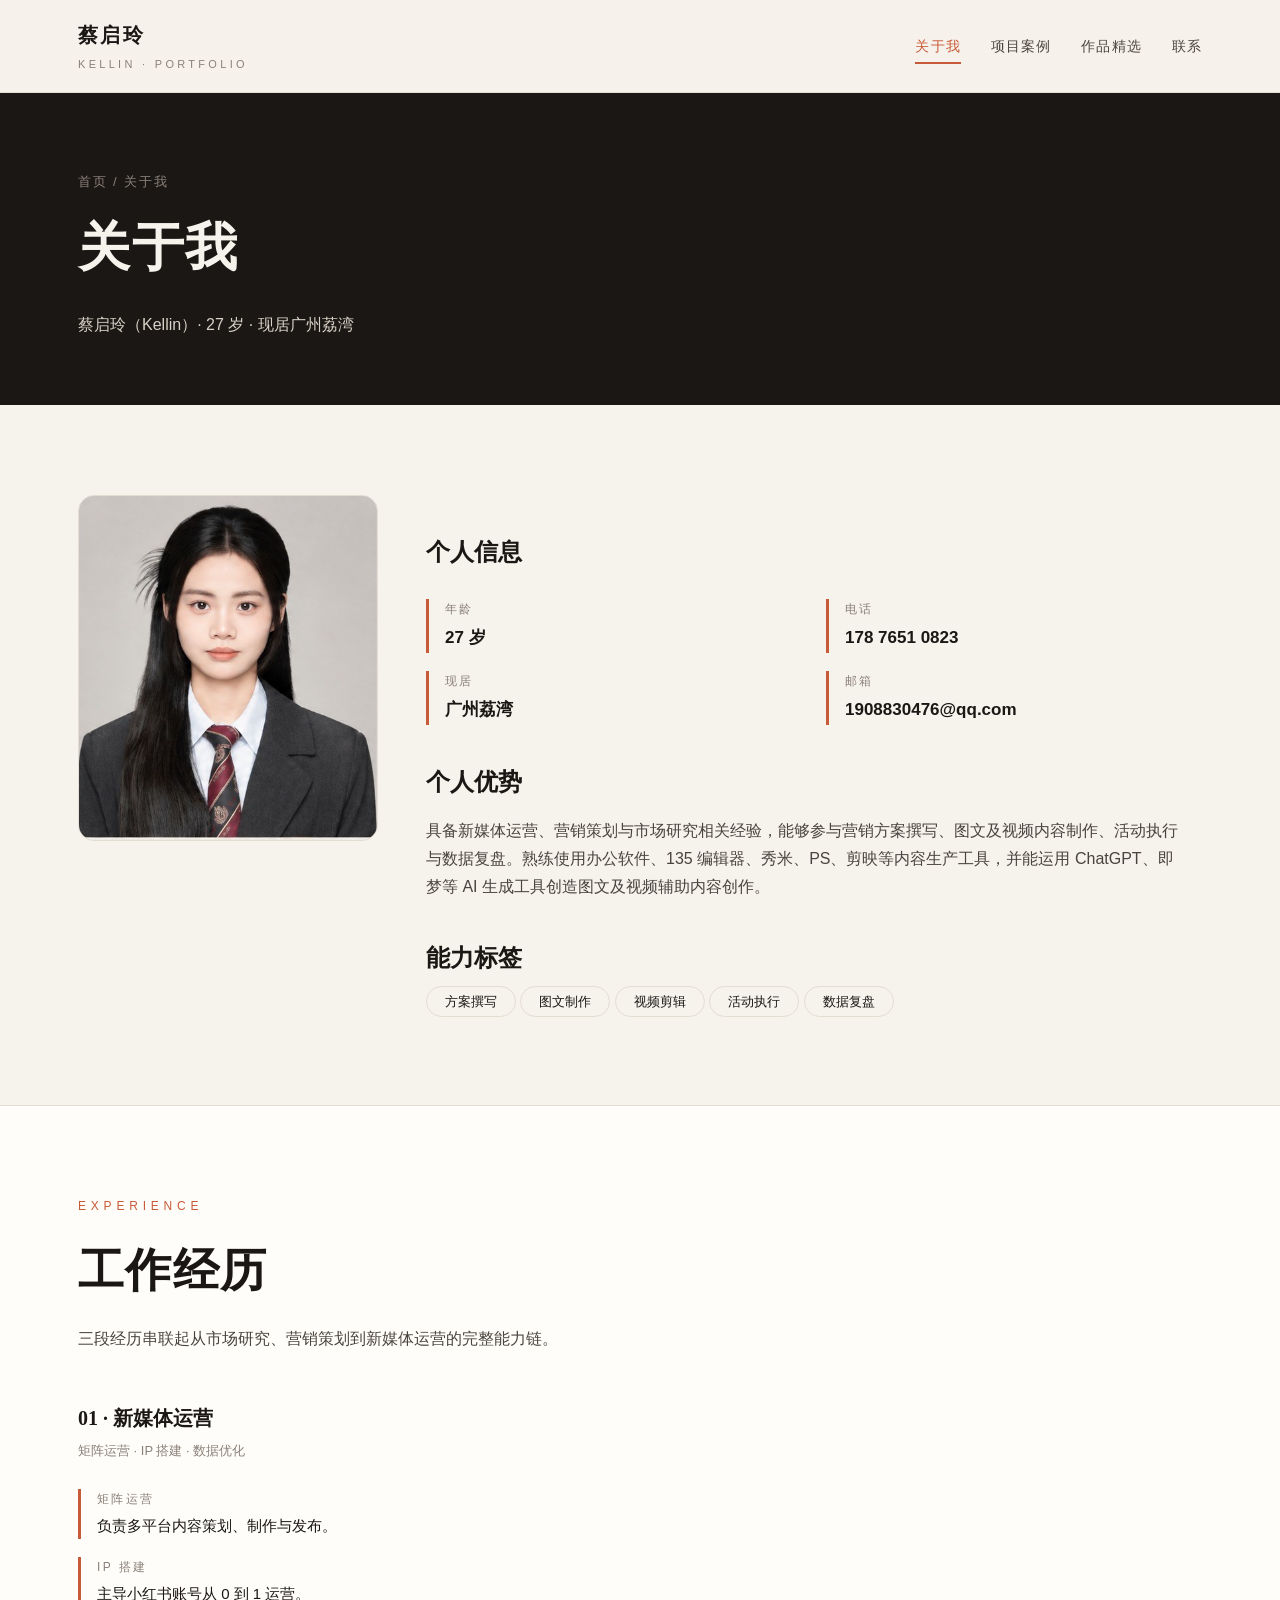
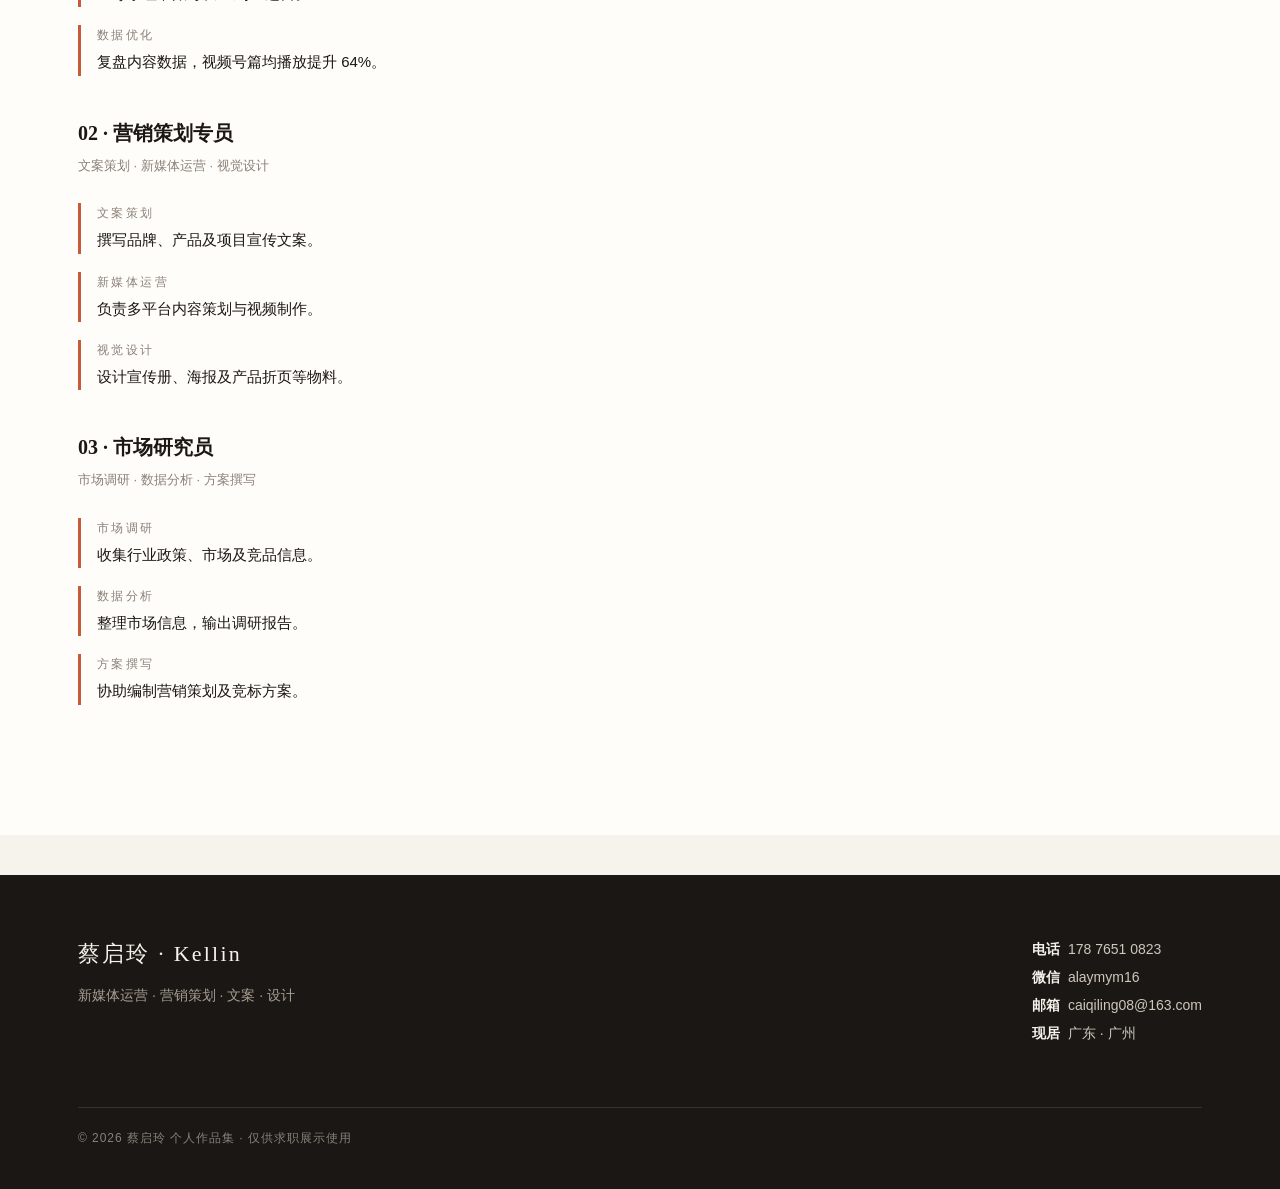
==== about.html @ 05764682 "feat: 工作经历合并进关于我(新增#experience版块)，移除独立导航入口" ====
<!DOCTYPE html>
<html lang="zh-CN">
<head>
<meta charset="UTF-8">
<meta name="viewport" content="width=device-width,initial-scale=1">
<title>关于我 · 蔡启玲</title>
<link rel="stylesheet" href="assets/css/style.css">
</head>
<body>
<div id="nav-root"></div>

<section class="page-hero">
  <div class="wrap">
    <div class="crumb"><a href="index.html">首页</a> / 关于我</div>
    <h1>关于我</h1>
    <p class="sub">蔡启玲（Kellin）· 27 岁 · 现居广州荔湾</p>
  </div>
</section>

<section class="section">
  <div class="wrap">
    <div class="about-grid">
      <div>
        <img src="assets/img/slide2_img1.jpg" alt="蔡启玲" style="border-radius:16px;border:1px solid var(--line)">
      </div>
      <div class="prose">
        <h3>个人信息</h3>
        <ul class="meta-list">
          <li><div class="k">年龄</div><div class="v">27 岁</div></li>
          <li><div class="k">电话</div><div class="v">178 7651 0823</div></li>
          <li><div class="k">现居</div><div class="v">广州荔湾</div></li>
          <li><div class="k">邮箱</div><div class="v">1908830476@qq.com</div></li>
        </ul>
        <h3>个人优势</h3>
        <p>具备新媒体运营、营销策划与市场研究相关经验，能够参与营销方案撰写、图文及视频内容制作、活动执行与数据复盘。熟练使用办公软件、135 编辑器、秀米、PS、剪映等内容生产工具，并能运用 ChatGPT、即梦等 AI 生成工具创造图文及视频辅助内容创作。</p>
        <h3>能力标签</h3>
        <div class="tags" style="margin-top:8px">
          <span style="border:1px solid var(--line);border-radius:999px;padding:7px 18px;font-size:13px">方案撰写</span>
          <span style="border:1px solid var(--line);border-radius:999px;padding:7px 18px;font-size:13px">图文制作</span>
          <span style="border:1px solid var(--line);border-radius:999px;padding:7px 18px;font-size:13px">视频剪辑</span>
          <span style="border:1px solid var(--line);border-radius:999px;padding:7px 18px;font-size:13px">活动执行</span>
          <span style="border:1px solid var(--line);border-radius:999px;padding:7px 18px;font-size:13px">数据复盘</span>
        </div>
      </div>
    </div>
  </div>
</section>

<section class="section" id="experience" style="background:var(--paper);border-top:1px solid var(--line)">
  <div class="wrap">
    <div class="section-head">
      <div class="eyebrow">EXPERIENCE</div>
      <h2>工作经历</h2>
      <p>三段经历串联起从市场研究、营销策划到新媒体运营的完整能力链。</p>
    </div>
    <div class="prose" style="max-width:100%">
      <div class="gallery-block">
        <div class="gb-title">01 · 新媒体运营</div>
        <div class="gb-note">矩阵运营 · IP 搭建 · 数据优化</div>
        <ul class="meta-list" style="grid-template-columns:1fr">
          <li><div class="k">矩阵运营</div><div class="v" style="font-weight:400;font-size:15px">负责多平台内容策划、制作与发布。</div></li>
          <li><div class="k">IP 搭建</div><div class="v" style="font-weight:400;font-size:15px">主导小红书账号从 0 到 1 运营。</div></li>
          <li><div class="k">数据优化</div><div class="v" style="font-weight:400;font-size:15px">复盘内容数据，视频号篇均播放提升 64%。</div></li>
        </ul>
      </div>

      <div class="gallery-block">
        <div class="gb-title">02 · 营销策划专员</div>
        <div class="gb-note">文案策划 · 新媒体运营 · 视觉设计</div>
        <ul class="meta-list" style="grid-template-columns:1fr">
          <li><div class="k">文案策划</div><div class="v" style="font-weight:400;font-size:15px">撰写品牌、产品及项目宣传文案。</div></li>
          <li><div class="k">新媒体运营</div><div class="v" style="font-weight:400;font-size:15px">负责多平台内容策划与视频制作。</div></li>
          <li><div class="k">视觉设计</div><div class="v" style="font-weight:400;font-size:15px">设计宣传册、海报及产品折页等物料。</div></li>
        </ul>
      </div>

      <div class="gallery-block">
        <div class="gb-title">03 · 市场研究员</div>
        <div class="gb-note">市场调研 · 数据分析 · 方案撰写</div>
        <ul class="meta-list" style="grid-template-columns:1fr">
          <li><div class="k">市场调研</div><div class="v" style="font-weight:400;font-size:15px">收集行业政策、市场及竞品信息。</div></li>
          <li><div class="k">数据分析</div><div class="v" style="font-weight:400;font-size:15px">整理市场信息，输出调研报告。</div></li>
          <li><div class="k">方案撰写</div><div class="v" style="font-weight:400;font-size:15px">协助编制营销策划及竞标方案。</div></li>
        </ul>
      </div>
    </div>
  </div>
</section>

<div id="foot-root"></div>
<script src="assets/js/partials.js"></script>
</body>
</html>
---- assets/css/style.css ----
:root{
  --ink:#1a1714;
  --ink-soft:#4a443e;
  --cream:#f6f2ec;
  --paper:#fffdf9;
  --line:#e4ddd2;
  --accent:#c75b39;
  --accent-deep:#a8431f;
  --muted:#8a8079;
  --serif:"Songti SC","Noto Serif SC",Georgia,serif;
  --sans:"PingFang SC","Noto Sans SC","Helvetica Neue",Arial,sans-serif;
  --maxw:1180px;
}
*{box-sizing:border-box;margin:0;padding:0}
html{scroll-behavior:smooth}
body{
  font-family:var(--sans);
  color:var(--ink);
  background:var(--cream);
  line-height:1.75;
  -webkit-font-smoothing:antialiased;
}
img{display:block;max-width:100%;height:auto}
a{color:inherit;text-decoration:none}

/* ===== Top nav ===== */
.nav{
  position:sticky;top:0;z-index:50;
  background:rgba(246,242,236,.86);
  backdrop-filter:saturate(140%) blur(10px);
  border-bottom:1px solid var(--line);
}
.nav-inner{
  max-width:var(--maxw);margin:0 auto;
  display:flex;align-items:center;justify-content:space-between;
  padding:18px 28px;
}
.brand{font-family:var(--serif);font-size:20px;letter-spacing:.12em;font-weight:700}
.brand small{display:block;font-family:var(--sans);font-size:11px;letter-spacing:.3em;color:var(--muted);font-weight:400;margin-top:2px}
.menu{display:flex;gap:30px;align-items:center}
.menu a{font-size:14px;letter-spacing:.08em;color:var(--ink-soft);position:relative;padding:4px 0;transition:color .2s}
.menu a::after{content:"";position:absolute;left:0;bottom:-2px;width:0;height:2px;background:var(--accent);transition:width .25s}
.menu a:hover{color:var(--ink)}
.menu a:hover::after,.menu a.active::after{width:100%}
.menu a.active{color:var(--accent)}
.burger{display:none;flex-direction:column;gap:5px;cursor:pointer;background:none;border:0;padding:8px}
.burger span{width:24px;height:2px;background:var(--ink);transition:.3s}

/* ===== Hero ===== */
.hero{
  position:relative;overflow:hidden;
  background:var(--ink);color:var(--cream);
  padding:120px 28px 110px;
}
.hero::after{
  content:"";position:absolute;right:-120px;top:-80px;width:520px;height:520px;
  background:radial-gradient(circle,var(--accent) 0%,transparent 62%);opacity:.22;
}
.hero-inner{max-width:var(--maxw);margin:0 auto;position:relative;z-index:2}
.hero .kicker{letter-spacing:.42em;font-size:12px;color:var(--accent);margin-bottom:22px}
.hero h1{font-family:var(--serif);font-size:clamp(44px,8vw,86px);line-height:1.02;font-weight:700;letter-spacing:.04em}
.hero h1 .en{display:block;font-family:var(--sans);font-size:clamp(14px,2vw,18px);letter-spacing:.4em;color:var(--muted);margin-top:18px;font-weight:400}
.hero .lead{max-width:560px;margin-top:30px;font-size:17px;color:#d9d2c7;line-height:1.9}
.hero .tags{margin-top:34px;display:flex;flex-wrap:wrap;gap:12px}
.hero .tags span{border:1px solid rgba(255,255,255,.28);border-radius:999px;padding:7px 18px;font-size:13px;letter-spacing:.1em}
.hero .cta{margin-top:42px;display:flex;gap:16px;flex-wrap:wrap}
.btn{display:inline-block;padding:13px 30px;border-radius:999px;font-size:14px;letter-spacing:.08em;transition:.25s;cursor:pointer;border:1px solid transparent}
.btn-solid{background:var(--accent);color:#fff}
.btn-solid:hover{background:var(--accent-deep)}
.btn-ghost{border-color:rgba(255,255,255,.4);color:var(--cream)}
.btn-ghost:hover{border-color:var(--cream);background:rgba(255,255,255,.08)}

/* ===== Section ===== */
.wrap{max-width:var(--maxw);margin:0 auto;padding:0 28px}
.section{padding:90px 0}
.section-head{margin-bottom:48px}
.section-head .eyebrow{letter-spacing:.4em;font-size:12px;color:var(--accent);margin-bottom:14px}
.section-head h2{font-family:var(--serif);font-size:clamp(30px,5vw,46px);font-weight:700;letter-spacing:.03em}
.section-head p{margin-top:14px;color:var(--ink-soft);max-width:640px}
.divider{height:1px;background:var(--line)}

/* home entry cards */
.entry-grid{display:grid;grid-template-columns:repeat(2,1fr);gap:22px}
.entry{
  background:var(--paper);border:1px solid var(--line);border-radius:18px;
  padding:34px 32px;transition:.3s;position:relative;overflow:hidden;
}
.entry:hover{transform:translateY(-4px);box-shadow:0 18px 40px -22px rgba(26,23,20,.35);border-color:#d8cfc0}
.entry .num{font-family:var(--serif);font-size:15px;color:var(--accent);letter-spacing:.2em}
.entry h3{font-family:var(--serif);font-size:26px;margin:10px 0 12px;font-weight:700}
.entry p{color:var(--ink-soft);font-size:15px}
.entry .go{margin-top:20px;font-size:13px;letter-spacing:.16em;color:var(--accent);display:inline-flex;align-items:center;gap:8px}
.entry .go::after{content:"→";transition:transform .25s}
.entry:hover .go::after{transform:translateX(6px)}

/* ===== Generic detail page ===== */
.page-hero{background:var(--ink);color:var(--cream);padding:78px 28px 66px}
.page-hero .wrap{display:flex;flex-direction:column;gap:8px}
.crumb{font-size:13px;letter-spacing:.14em;color:var(--muted)}
.crumb a:hover{color:var(--accent)}
.page-hero h1{font-family:var(--serif);font-size:clamp(32px,5vw,52px);font-weight:700;letter-spacing:.03em}
.page-hero .sub{color:#d9d2c7;max-width:680px;margin-top:10px}

.breadcrumb{padding:20px 0 0;font-size:13px;color:var(--muted);letter-spacing:.06em}
.breadcrumb a:hover{color:var(--accent)}

.prose{max-width:760px}
.prose p{color:var(--ink-soft);margin:14px 0;font-size:16px}
.prose h3{font-family:var(--serif);font-size:24px;margin:36px 0 8px;font-weight:700}
.meta-list{list-style:none;display:grid;grid-template-columns:repeat(2,1fr);gap:18px 40px;margin:26px 0}
.meta-list li{border-left:3px solid var(--accent);padding-left:16px}
.meta-list .k{font-size:12px;letter-spacing:.2em;color:var(--muted)}
.meta-list .v{font-size:17px;font-weight:600;margin-top:3px}

/* stat row */
.stats{display:grid;grid-template-columns:repeat(4,1fr);gap:20px;margin:34px 0}
.stat{background:var(--paper);border:1px solid var(--line);border-radius:14px;padding:24px 18px;text-align:center}
.stat .big{font-family:var(--serif);font-size:34px;color:var(--accent);font-weight:700}
.stat .lbl{font-size:13px;color:var(--ink-soft);margin-top:6px}

/* table */
.table-wrap{overflow-x:auto;margin:26px 0;border:1px solid var(--line);border-radius:14px}
table{width:100%;border-collapse:collapse;font-size:14px;min-width:640px}
th,td{padding:13px 16px;text-align:left;border-bottom:1px solid var(--line)}
th{background:#efe9df;font-weight:600;letter-spacing:.05em;color:var(--ink)}
tr:last-child td{border-bottom:0}
td:nth-child(n+3){text-align:right;font-variant-numeric:tabular-nums}

/* ===== GALLERY — grouped 2-3 images, NEVER single column on mobile ===== */
.gallery{
  display:grid;
  grid-template-columns:repeat(2,1fr);  /* desktop: 2 per row, full image no crop */
  gap:18px;
  margin:30px 0;
  align-items:start;
}
.gallery.two{grid-template-columns:repeat(2,1fr)}
.gallery figure{margin:0;background:var(--paper);border:1px solid var(--line);border-radius:12px;overflow:hidden;transition:.3s;display:flex;flex-direction:column}
.gallery figure:hover{transform:translateY(-3px);box-shadow:0 14px 30px -20px rgba(26,23,20,.4)}
.gallery img{width:100%;height:auto;display:block;cursor:zoom-in}
.gallery figcaption{padding:11px 14px;font-size:13px;color:var(--ink-soft);letter-spacing:.04em}
.gallery-block{margin:40px 0}
.gallery-block .gb-title{font-family:var(--serif);font-size:20px;font-weight:700;margin-bottom:4px}
.gallery-block .gb-note{font-size:13px;color:var(--muted);margin-bottom:14px}

/* sub-project list (works category) */
.sublist{display:grid;grid-template-columns:repeat(2,1fr);gap:20px;margin:30px 0;align-items:start}
.subcard{background:var(--paper);border:1px solid var(--line);border-radius:16px;overflow:hidden;transition:.3s}
.subcard:hover{transform:translateY(-4px);box-shadow:0 16px 36px -22px rgba(26,23,20,.35)}
.subcard .thumb{overflow:hidden;background:#efe9df}
.subcard .thumb img{width:100%;height:auto;display:block;cursor:zoom-in}
.subcard .body{padding:20px 22px}
.subcard h4{font-family:var(--serif);font-size:19px;font-weight:700}
.subcard p{font-size:14px;color:var(--ink-soft);margin-top:8px}

/* ===== Footer ===== */
.footer{background:var(--ink);color:#cfc7bb;padding:60px 28px 40px;margin-top:40px}
.footer .wrap{display:flex;flex-wrap:wrap;justify-content:space-between;gap:30px}
.footer .f-brand{font-family:var(--serif);font-size:22px;color:var(--cream);letter-spacing:.1em}
.footer .f-contact{font-size:14px;line-height:2}
.footer .f-contact b{color:var(--cream);font-weight:600;margin-right:8px}
.footer .copy{width:100%;border-top:1px solid rgba(255,255,255,.12);margin-top:30px;padding-top:20px;font-size:12px;color:var(--muted);letter-spacing:.08em}

/* ===== About grid (image + text) ===== */
.about-grid{display:grid;grid-template-columns:300px 1fr;gap:48px;align-items:start}
.about-grid > div:first-child img{width:100%;height:auto;display:block}

/* ===== Lightbox: click image to view full size ===== */
.lb-overlay{position:fixed;inset:0;background:rgba(20,18,16,.92);display:none;overflow:auto;z-index:200;padding:24px}
.lb-overlay.open{display:block}
.lb-overlay img{display:block;margin:0 auto;max-width:100%;height:auto;background:#fff;border-radius:6px}
.lb-close{position:fixed;top:14px;right:18px;width:40px;height:40px;border:0;border-radius:50%;background:rgba(255,255,255,.15);color:#fff;font-size:22px;line-height:40px;text-align:center;cursor:pointer;z-index:201}
.lb-close:hover{background:rgba(255,255,255,.3)}

/* ===== Responsive ===== */
@media(max-width:860px){
  .menu{
    position:absolute;top:100%;left:0;right:0;
    flex-direction:column;align-items:flex-start;gap:0;
    background:var(--cream);border-bottom:1px solid var(--line);
    max-height:0;overflow:hidden;transition:max-height .3s ease;
  }
  .menu.open{max-height:340px}
  .menu a{width:100%;padding:15px 28px;border-bottom:1px solid var(--line)}
  .burger{display:flex}
  .entry-grid{grid-template-columns:1fr}
  .stats{grid-template-columns:repeat(2,1fr)}
  .sublist{grid-template-columns:1fr}
  /* GALLERY: keep 2 columns on mobile — never collapse to single */
  .gallery{grid-template-columns:repeat(2,1fr);gap:10px}
  .gallery.two{grid-template-columns:repeat(2,1fr)}
  .meta-list{grid-template-columns:1fr}
  .about-grid{grid-template-columns:1fr;gap:24px}
}
@media(max-width:480px){
  .gallery{grid-template-columns:repeat(2,1fr)}
}
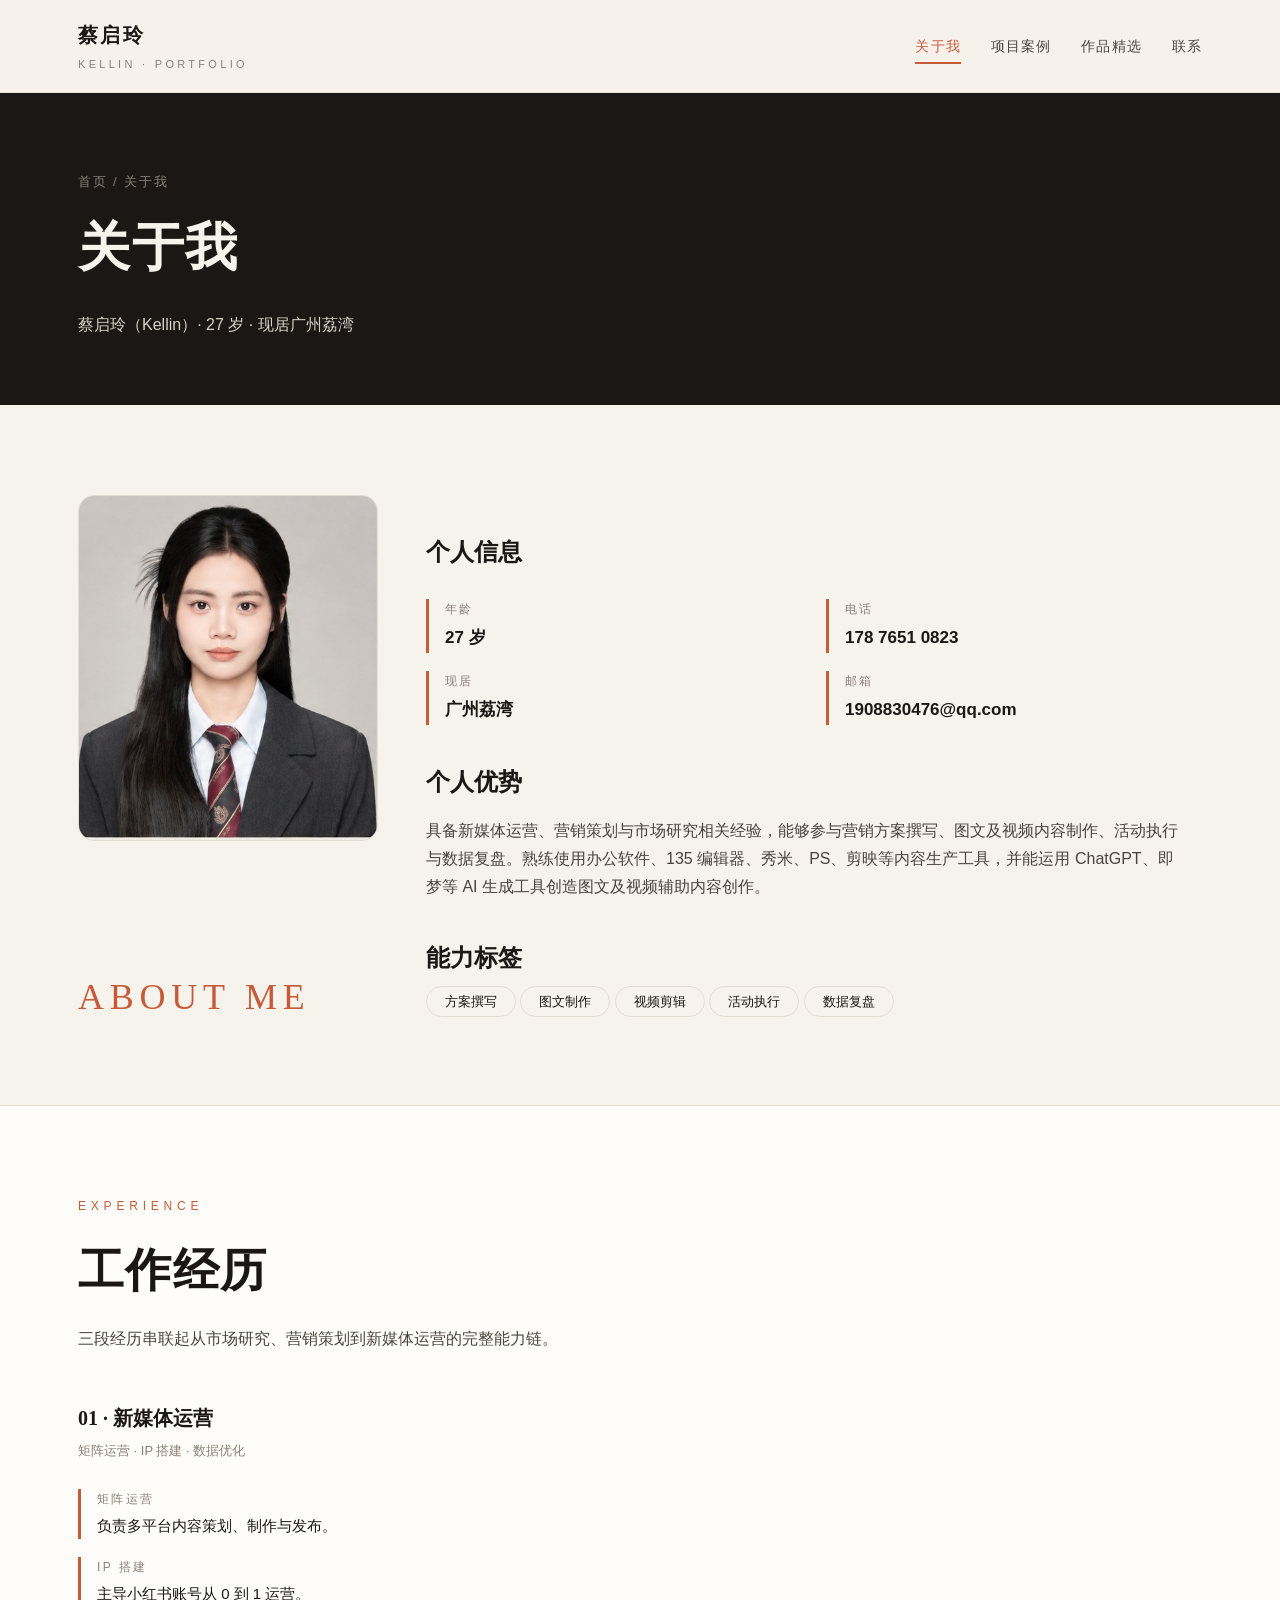
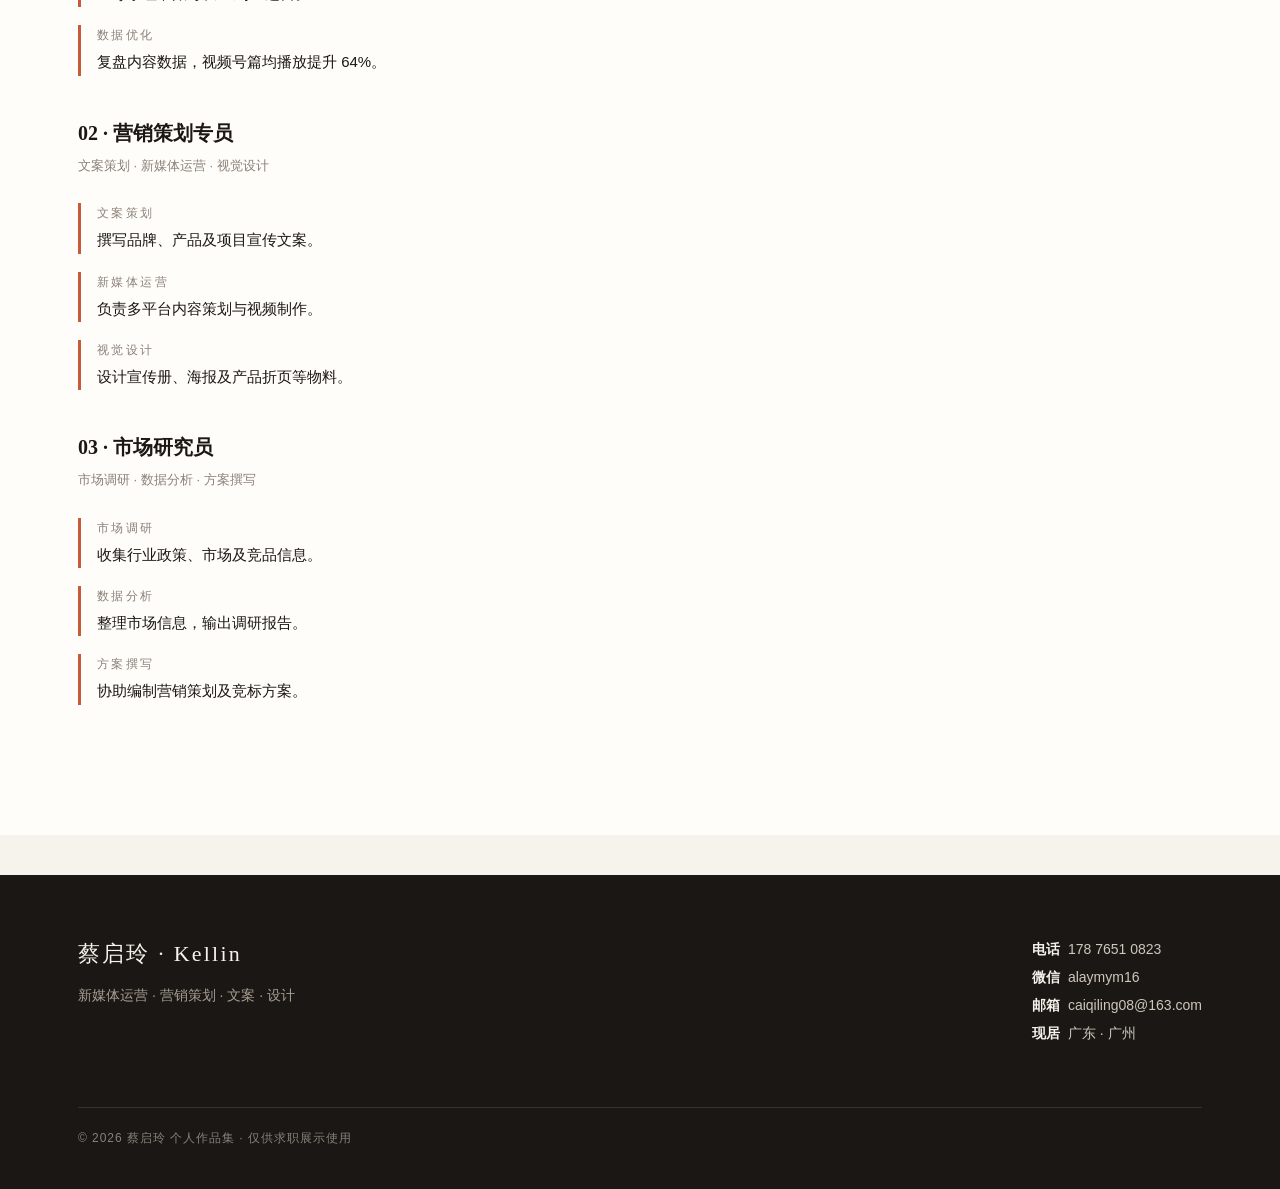
==== commit e3834ac7: "feat: 关于页补ABOUT ME并与右栏对齐；列表页改用文字封面(移除作品图缩略图)" ====
--- a/about.html
+++ b/about.html
@@ -20,8 +20,9 @@
 <section class="section">
   <div class="wrap">
     <div class="about-grid">
-      <div>
+      <div class="about-media">
         <img src="assets/img/slide2_img1.jpg" alt="蔡启玲" style="border-radius:16px;border:1px solid var(--line)">
+        <div class="about-me">ABOUT ME</div>
       </div>
       <div class="prose">
         <h3>个人信息</h3>
--- a/assets/css/style.css
+++ b/assets/css/style.css
@@ -143,15 +143,14 @@
 .gallery-block .gb-title{font-family:var(--serif);font-size:20px;font-weight:700;margin-bottom:4px}
 .gallery-block .gb-note{font-size:13px;color:var(--muted);margin-bottom:14px}
 
-/* sub-project list (works category) */
-.sublist{display:grid;grid-template-columns:repeat(2,1fr);gap:20px;margin:30px 0;align-items:start}
-.subcard{background:var(--paper);border:1px solid var(--line);border-radius:16px;overflow:hidden;transition:.3s}
-.subcard:hover{transform:translateY(-4px);box-shadow:0 16px 36px -22px rgba(26,23,20,.35)}
-.subcard .thumb{overflow:hidden;background:#efe9df}
-.subcard .thumb img{width:100%;height:auto;display:block;cursor:zoom-in}
-.subcard .body{padding:20px 22px}
-.subcard h4{font-family:var(--serif);font-size:19px;font-weight:700}
-.subcard p{font-size:14px;color:var(--ink-soft);margin-top:8px}
+/* sub-project list — text-cover cards (no image thumbnail) */
+.sublist{display:grid;grid-template-columns:repeat(2,1fr);gap:20px;margin:30px 0;align-items:stretch;counter-reset:card}
+.subcard{background:var(--paper);border:1px solid var(--line);border-radius:16px;overflow:hidden;transition:.3s;display:flex;flex-direction:column}
+.subcard:hover{transform:translateY(-4px);box-shadow:0 16px 36px -22px rgba(26,23,20,.35);border-color:#d8cfc0}
+.subcard .body{padding:30px 30px 28px;display:flex;flex-direction:column;flex:1}
+.subcard .body::before{counter-increment:card;content:counter(card,decimal-leading-zero);font-family:var(--serif);font-size:14px;letter-spacing:.22em;color:var(--accent);margin-bottom:14px}
+.subcard h4{font-family:var(--serif);font-size:22px;font-weight:700;line-height:1.4}
+.subcard p{font-size:14px;color:var(--ink-soft);margin-top:10px;line-height:1.75}
 
 /* ===== Footer ===== */
 .footer{background:var(--ink);color:#cfc7bb;padding:60px 28px 40px;margin-top:40px}
@@ -162,8 +161,10 @@
 .footer .copy{width:100%;border-top:1px solid rgba(255,255,255,.12);margin-top:30px;padding-top:20px;font-size:12px;color:var(--muted);letter-spacing:.08em}
 
 /* ===== About grid (image + text) ===== */
-.about-grid{display:grid;grid-template-columns:300px 1fr;gap:48px;align-items:start}
-.about-grid > div:first-child img{width:100%;height:auto;display:block}
+.about-grid{display:grid;grid-template-columns:300px 1fr;gap:48px;align-items:stretch}
+.about-media{display:flex;flex-direction:column;justify-content:space-between;height:100%}
+.about-media img{width:100%;height:auto;display:block}
+.about-me{font-family:var(--serif);font-size:clamp(24px,3vw,36px);letter-spacing:.16em;color:var(--accent);line-height:1;margin-top:24px}
 
 /* ===== Lightbox: click image to view full size ===== */
 .lb-overlay{position:fixed;inset:0;background:rgba(20,18,16,.92);display:none;overflow:auto;z-index:200;padding:24px}
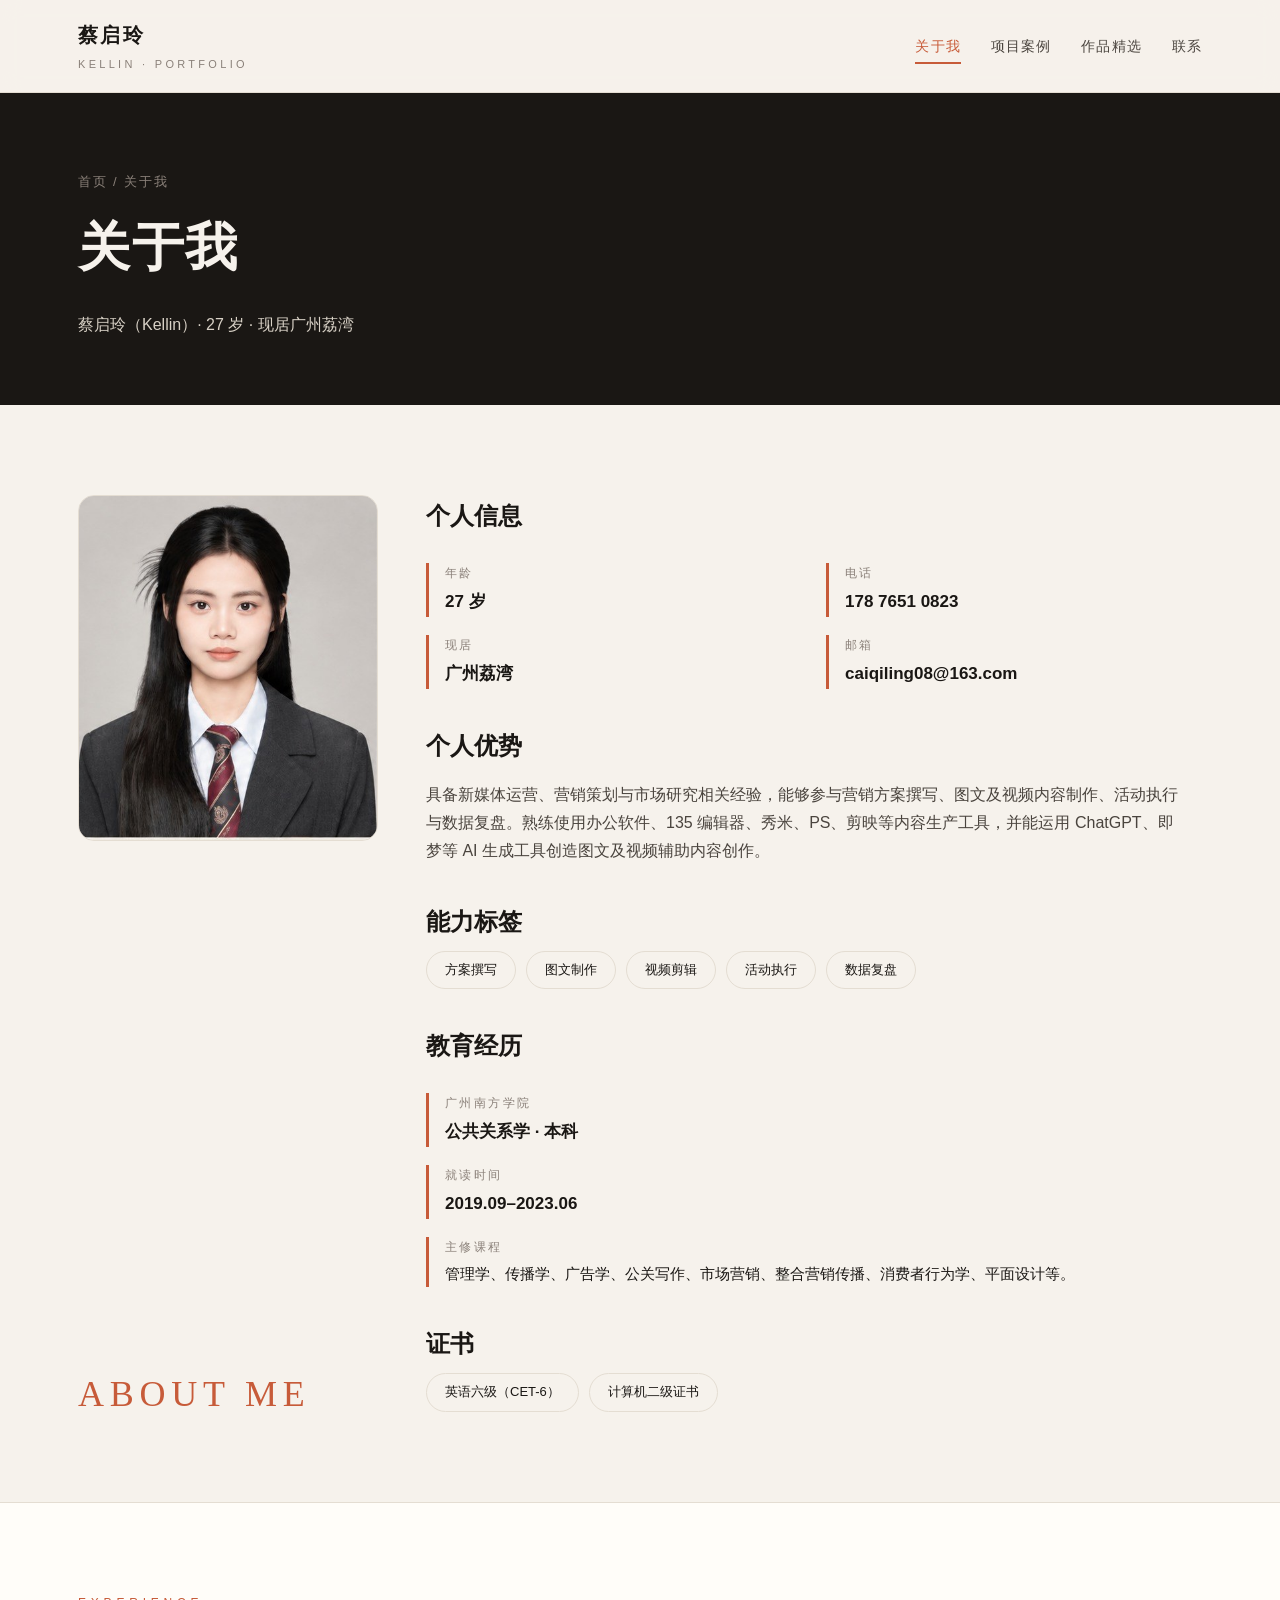
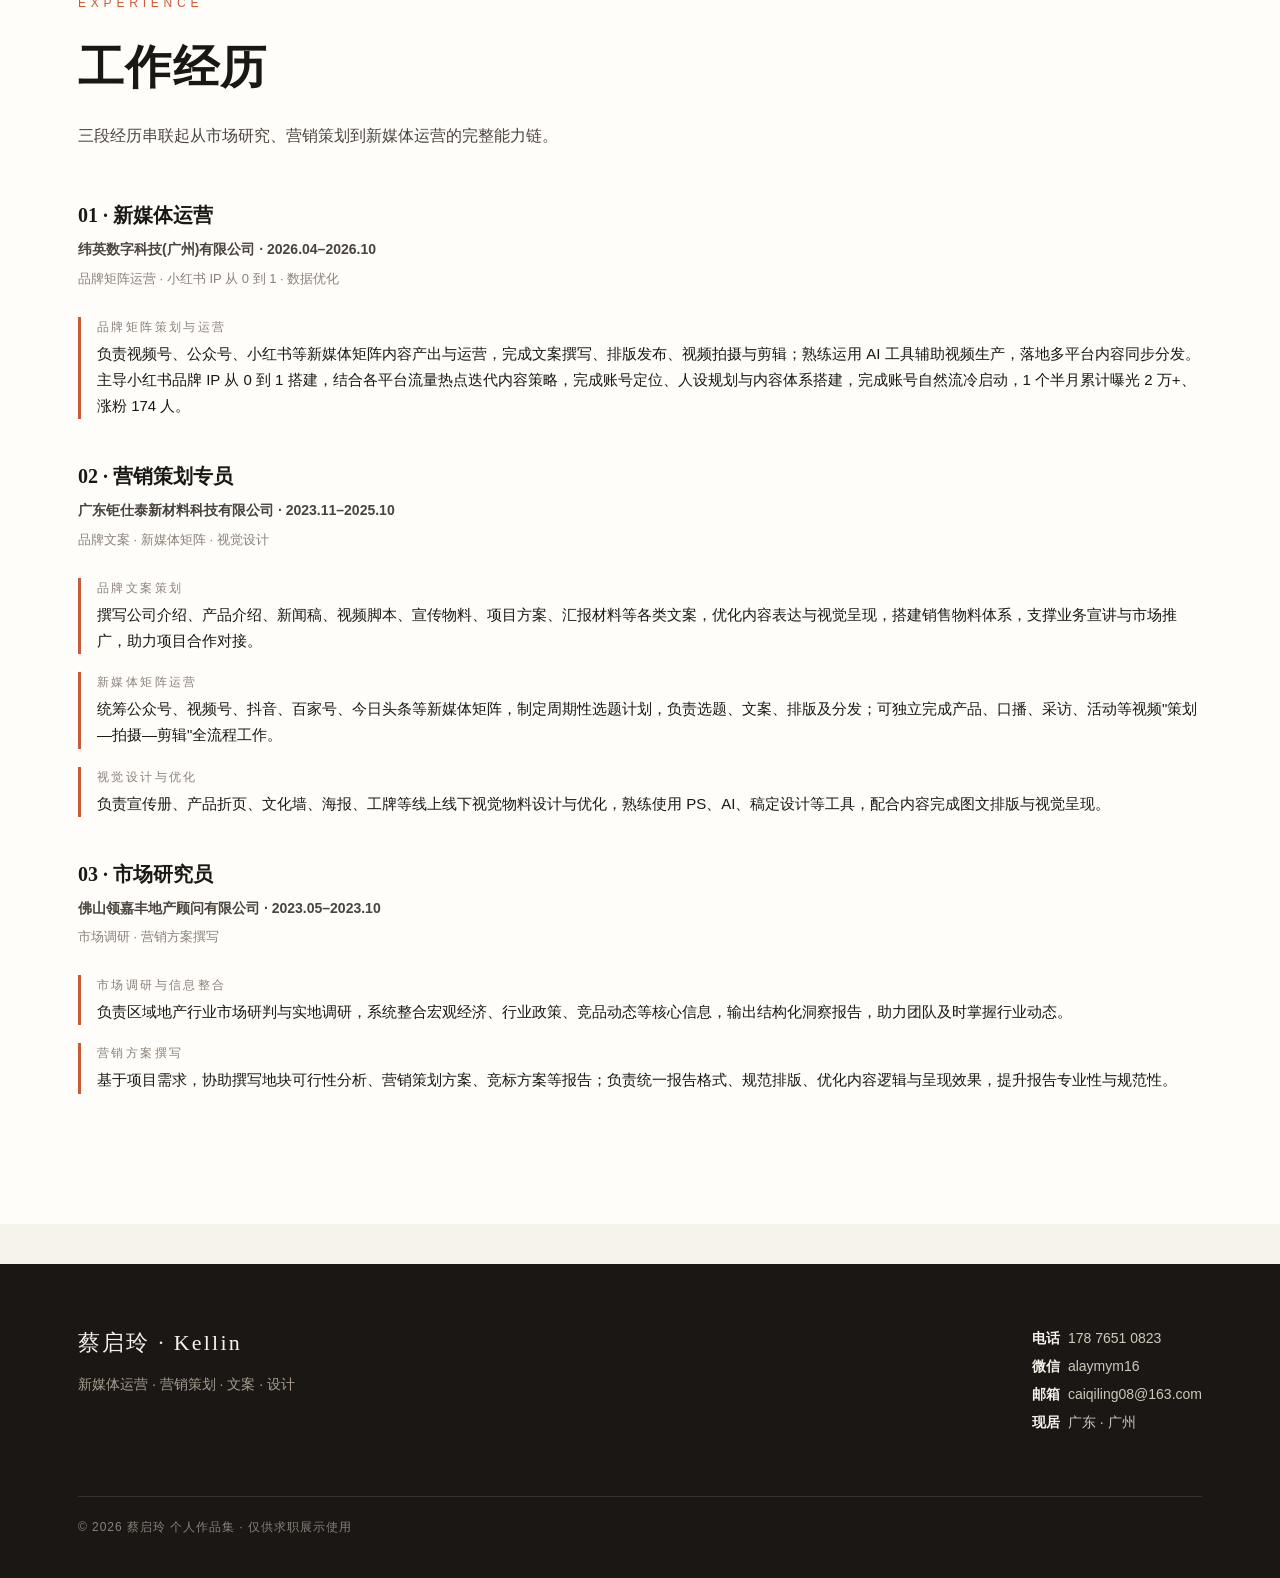
==== commit d9f40c89: "feat: 关于我补充教育经历与证书、工作经历填入简历真实内容(公司+时间+职责)、邮箱对齐caiqiling08@163.com、标签整体换行不拆字" ====
--- a/about.html
+++ b/about.html
@@ -30,7 +30,7 @@
           <li><div class="k">年龄</div><div class="v">27 岁</div></li>
           <li><div class="k">电话</div><div class="v">178 7651 0823</div></li>
           <li><div class="k">现居</div><div class="v">广州荔湾</div></li>
-          <li><div class="k">邮箱</div><div class="v">1908830476@qq.com</div></li>
+          <li><div class="k">邮箱</div><div class="v">caiqiling08@163.com</div></li>
         </ul>
         <h3>个人优势</h3>
         <p>具备新媒体运营、营销策划与市场研究相关经验，能够参与营销方案撰写、图文及视频内容制作、活动执行与数据复盘。熟练使用办公软件、135 编辑器、秀米、PS、剪映等内容生产工具，并能运用 ChatGPT、即梦等 AI 生成工具创造图文及视频辅助内容创作。</p>
@@ -41,6 +41,19 @@
           <span style="border:1px solid var(--line);border-radius:999px;padding:7px 18px;font-size:13px">视频剪辑</span>
           <span style="border:1px solid var(--line);border-radius:999px;padding:7px 18px;font-size:13px">活动执行</span>
           <span style="border:1px solid var(--line);border-radius:999px;padding:7px 18px;font-size:13px">数据复盘</span>
+        </div>
+
+        <h3>教育经历</h3>
+        <ul class="meta-list" style="grid-template-columns:1fr">
+          <li><div class="k">广州南方学院</div><div class="v">公共关系学 · 本科</div></li>
+          <li><div class="k">就读时间</div><div class="v">2019.09–2023.06</div></li>
+          <li><div class="k">主修课程</div><div class="v" style="font-weight:400;font-size:15px">管理学、传播学、广告学、公关写作、市场营销、整合营销传播、消费者行为学、平面设计等。</div></li>
+        </ul>
+
+        <h3>证书</h3>
+        <div class="tags" style="margin-top:8px">
+          <span style="border:1px solid var(--line);border-radius:999px;padding:7px 18px;font-size:13px">英语六级（CET-6）</span>
+          <span style="border:1px solid var(--line);border-radius:999px;padding:7px 18px;font-size:13px">计算机二级证书</span>
         </div>
       </div>
     </div>
@@ -57,31 +70,31 @@
     <div class="prose" style="max-width:100%">
       <div class="gallery-block">
         <div class="gb-title">01 · 新媒体运营</div>
-        <div class="gb-note">矩阵运营 · IP 搭建 · 数据优化</div>
+        <div class="gb-meta">纬英数字科技(广州)有限公司 · 2026.04–2026.10</div>
+        <div class="gb-note">品牌矩阵运营 · 小红书 IP 从 0 到 1 · 数据优化</div>
         <ul class="meta-list" style="grid-template-columns:1fr">
-          <li><div class="k">矩阵运营</div><div class="v" style="font-weight:400;font-size:15px">负责多平台内容策划、制作与发布。</div></li>
-          <li><div class="k">IP 搭建</div><div class="v" style="font-weight:400;font-size:15px">主导小红书账号从 0 到 1 运营。</div></li>
-          <li><div class="k">数据优化</div><div class="v" style="font-weight:400;font-size:15px">复盘内容数据，视频号篇均播放提升 64%。</div></li>
+          <li><div class="k">品牌矩阵策划与运营</div><div class="v" style="font-weight:400;font-size:15px">负责视频号、公众号、小红书等新媒体矩阵内容产出与运营，完成文案撰写、排版发布、视频拍摄与剪辑；熟练运用 AI 工具辅助视频生产，落地多平台内容同步分发。主导小红书品牌 IP 从 0 到 1 搭建，结合各平台流量热点迭代内容策略，完成账号定位、人设规划与内容体系搭建，完成账号自然流冷启动，1 个半月累计曝光 2 万+、涨粉 174 人。</div></li>
         </ul>
       </div>
 
       <div class="gallery-block">
         <div class="gb-title">02 · 营销策划专员</div>
-        <div class="gb-note">文案策划 · 新媒体运营 · 视觉设计</div>
+        <div class="gb-meta">广东钜仕泰新材料科技有限公司 · 2023.11–2025.10</div>
+        <div class="gb-note">品牌文案 · 新媒体矩阵 · 视觉设计</div>
         <ul class="meta-list" style="grid-template-columns:1fr">
-          <li><div class="k">文案策划</div><div class="v" style="font-weight:400;font-size:15px">撰写品牌、产品及项目宣传文案。</div></li>
-          <li><div class="k">新媒体运营</div><div class="v" style="font-weight:400;font-size:15px">负责多平台内容策划与视频制作。</div></li>
-          <li><div class="k">视觉设计</div><div class="v" style="font-weight:400;font-size:15px">设计宣传册、海报及产品折页等物料。</div></li>
+          <li><div class="k">品牌文案策划</div><div class="v" style="font-weight:400;font-size:15px">撰写公司介绍、产品介绍、新闻稿、视频脚本、宣传物料、项目方案、汇报材料等各类文案，优化内容表达与视觉呈现，搭建销售物料体系，支撑业务宣讲与市场推广，助力项目合作对接。</div></li>
+          <li><div class="k">新媒体矩阵运营</div><div class="v" style="font-weight:400;font-size:15px">统筹公众号、视频号、抖音、百家号、今日头条等新媒体矩阵，制定周期性选题计划，负责选题、文案、排版及分发；可独立完成产品、口播、采访、活动等视频"策划—拍摄—剪辑"全流程工作。</div></li>
+          <li><div class="k">视觉设计与优化</div><div class="v" style="font-weight:400;font-size:15px">负责宣传册、产品折页、文化墙、海报、工牌等线上线下视觉物料设计与优化，熟练使用 PS、AI、稿定设计等工具，配合内容完成图文排版与视觉呈现。</div></li>
         </ul>
       </div>
 
       <div class="gallery-block">
         <div class="gb-title">03 · 市场研究员</div>
-        <div class="gb-note">市场调研 · 数据分析 · 方案撰写</div>
+        <div class="gb-meta">佛山领嘉丰地产顾问有限公司 · 2023.05–2023.10</div>
+        <div class="gb-note">市场调研 · 营销方案撰写</div>
         <ul class="meta-list" style="grid-template-columns:1fr">
-          <li><div class="k">市场调研</div><div class="v" style="font-weight:400;font-size:15px">收集行业政策、市场及竞品信息。</div></li>
-          <li><div class="k">数据分析</div><div class="v" style="font-weight:400;font-size:15px">整理市场信息，输出调研报告。</div></li>
-          <li><div class="k">方案撰写</div><div class="v" style="font-weight:400;font-size:15px">协助编制营销策划及竞标方案。</div></li>
+          <li><div class="k">市场调研与信息整合</div><div class="v" style="font-weight:400;font-size:15px">负责区域地产行业市场研判与实地调研，系统整合宏观经济、行业政策、竞品动态等核心信息，输出结构化洞察报告，助力团队及时掌握行业动态。</div></li>
+          <li><div class="k">营销方案撰写</div><div class="v" style="font-weight:400;font-size:15px">基于项目需求，协助撰写地块可行性分析、营销策划方案、竞标方案等报告；负责统一报告格式、规范排版、优化内容逻辑与呈现效果，提升报告专业性与规范性。</div></li>
         </ul>
       </div>
     </div>
--- a/assets/css/style.css
+++ b/assets/css/style.css
@@ -60,7 +60,8 @@
 .hero .kicker{letter-spacing:.42em;font-size:12px;color:var(--accent);margin-bottom:22px}
 .hero h1{font-family:var(--serif);font-size:clamp(44px,8vw,86px);line-height:1.02;font-weight:700;letter-spacing:.04em}
 .hero h1 .en{display:block;font-family:var(--sans);font-size:clamp(14px,2vw,18px);letter-spacing:.4em;color:var(--muted);margin-top:18px;font-weight:400}
-.hero .lead{max-width:560px;margin-top:30px;font-size:17px;color:#d9d2c7;line-height:1.9}
+.hero .intent{font-size:clamp(20px,2.6vw,26px);font-weight:500;color:var(--cream);letter-spacing:.03em;line-height:1.5;margin-top:32px}
+.hero .lead{max-width:560px;margin-top:38px;font-size:17px;color:#d9d2c7;line-height:1.9}
 .hero .tags{margin-top:34px;display:flex;flex-wrap:wrap;gap:12px}
 .hero .tags span{border:1px solid rgba(255,255,255,.28);border-radius:999px;padding:7px 18px;font-size:13px;letter-spacing:.1em}
 .hero .cta{margin-top:42px;display:flex;gap:16px;flex-wrap:wrap}
@@ -83,15 +84,20 @@
 .entry-grid{display:grid;grid-template-columns:repeat(2,1fr);gap:22px}
 .entry{
   background:var(--paper);border:1px solid var(--line);border-radius:18px;
-  padding:34px 32px;transition:.3s;position:relative;overflow:hidden;
+  transition:.3s;position:relative;overflow:hidden;display:flex;flex-direction:column;
 }
 .entry:hover{transform:translateY(-4px);box-shadow:0 18px 40px -22px rgba(26,23,20,.35);border-color:#d8cfc0}
+.entry .entry-body{padding:32px 32px 26px;display:flex;flex-direction:column;flex:1}
 .entry .num{font-family:var(--serif);font-size:15px;color:var(--accent);letter-spacing:.2em}
 .entry h3{font-family:var(--serif);font-size:26px;margin:10px 0 12px;font-weight:700}
 .entry p{color:var(--ink-soft);font-size:15px}
-.entry .go{margin-top:20px;font-size:13px;letter-spacing:.16em;color:var(--accent);display:inline-flex;align-items:center;gap:8px}
+.entry .go{margin-top:18px;font-size:13px;letter-spacing:.16em;color:var(--accent);display:inline-flex;align-items:center;gap:8px}
 .entry .go::after{content:"→";transition:transform .25s}
 .entry:hover .go::after{transform:translateX(6px)}
+.entry .entry-media{position:relative;height:156px;overflow:hidden;border-top:1px solid var(--line)}
+.entry .entry-media img{width:100%;height:100%;object-fit:cover;display:block;transition:transform .5s}
+.entry:hover .entry-media img{transform:scale(1.05)}
+.entry .entry-media .cap{position:absolute;left:0;right:0;bottom:0;padding:26px 16px 11px;background:linear-gradient(180deg,transparent,rgba(20,18,16,.7));color:#fff;font-size:12px;letter-spacing:.06em}
 
 /* ===== Generic detail page ===== */
 .page-hero{background:var(--ink);color:var(--cream);padding:78px 28px 66px}
@@ -111,6 +117,8 @@
 .meta-list li{border-left:3px solid var(--accent);padding-left:16px}
 .meta-list .k{font-size:12px;letter-spacing:.2em;color:var(--muted)}
 .meta-list .v{font-size:17px;font-weight:600;margin-top:3px}
+.tags{display:flex;flex-wrap:wrap;gap:10px;align-items:center}
+.tags span{white-space:nowrap}
 
 /* stat row */
 .stats{display:grid;grid-template-columns:repeat(4,1fr);gap:20px;margin:34px 0}
@@ -135,12 +143,14 @@
   align-items:start;
 }
 .gallery.two{grid-template-columns:repeat(2,1fr)}
+.gallery.three{grid-template-columns:repeat(3,1fr)}
 .gallery figure{margin:0;background:var(--paper);border:1px solid var(--line);border-radius:12px;overflow:hidden;transition:.3s;display:flex;flex-direction:column}
 .gallery figure:hover{transform:translateY(-3px);box-shadow:0 14px 30px -20px rgba(26,23,20,.4)}
 .gallery img{width:100%;height:auto;display:block;cursor:zoom-in}
 .gallery figcaption{padding:11px 14px;font-size:13px;color:var(--ink-soft);letter-spacing:.04em}
 .gallery-block{margin:40px 0}
 .gallery-block .gb-title{font-family:var(--serif);font-size:20px;font-weight:700;margin-bottom:4px}
+.gallery-block .gb-meta{font-size:14px;font-weight:600;color:var(--ink-soft);margin:2px 0 6px}
 .gallery-block .gb-note{font-size:13px;color:var(--muted);margin-bottom:14px}
 
 /* sub-project list — text-cover cards (no image thumbnail) */
@@ -152,6 +162,54 @@
 .subcard h4{font-family:var(--serif);font-size:22px;font-weight:700;line-height:1.4}
 .subcard p{font-size:14px;color:var(--ink-soft);margin-top:10px;line-height:1.75}
 
+/* ===== Case list — horizontal cards (image + tint + watermark) ===== */
+.case-list{display:flex;flex-direction:column;gap:22px;margin:30px 0}
+.case-card{position:relative;display:block;overflow:hidden;background:var(--paper);border:1px solid var(--line);border-radius:16px;min-height:200px;transition:.3s;--tint:#e9e3d9}
+.case-card:hover{transform:translateY(-3px);box-shadow:0 18px 40px -24px rgba(26,23,20,.4);border-color:#d8cfc0}
+.case-card:nth-child(1){--tint:#f1dcc6}
+.case-card:nth-child(2){--tint:#dde8cd}
+.case-card:nth-child(3){--tint:#d0e1ef}
+.case-card:nth-child(4){--tint:#f0dbdd}
+.case-card:nth-child(5){--tint:#e3dcee}
+.case-card .cc-body{position:relative;z-index:2;padding:28px 32px;max-width:54%}
+.case-card .cc-num{font-family:var(--serif);font-size:14px;letter-spacing:.22em;color:var(--accent)}
+.case-card h4{font-family:var(--serif);font-size:24px;font-weight:700;line-height:1.4;margin:8px 0 10px;color:var(--ink)}
+.case-card p{font-size:14px;color:var(--ink-soft);line-height:1.75}
+.case-card .cc-media{position:absolute;right:0;bottom:0;width:52%;height:68%;overflow:hidden;border-top-left-radius:70px}
+.case-card .cc-media img{width:100%;height:100%;object-fit:cover;display:block}
+.case-card .cc-media::before{content:"";position:absolute;inset:0;background:linear-gradient(112deg,var(--tint) 0%,transparent 52%);opacity:.8;z-index:1}
+.case-card::after{content:attr(data-num);position:absolute;top:2px;right:26px;font-family:var(--serif);font-size:78px;line-height:1;color:rgba(26,23,20,.07);z-index:1}
+
+/* ===== Works modal (内容策划详情弹窗) ===== */
+.subcard .go{margin-top:14px;font-size:12px;letter-spacing:.12em;color:var(--accent);display:inline-block}
+.wd-overlay{position:fixed;inset:0;background:rgba(20,18,16,.62);display:none;z-index:300;padding:24px;overflow:auto}
+.wd-overlay.open{display:block}
+.wd-modal{background:var(--paper);border:1px solid var(--line);border-radius:16px;max-width:820px;margin:40px auto;overflow:hidden}
+.wd-head{display:flex;justify-content:space-between;align-items:flex-start;gap:16px;padding:22px 28px 14px;border-bottom:1px solid var(--line)}
+.wd-head h3{font-family:var(--serif);font-size:23px;font-weight:700;line-height:1.35}
+.wd-close{border:0;background:none;font-size:26px;line-height:1;color:var(--muted);cursor:pointer;padding:2px 8px}
+.wd-close:hover{color:var(--ink)}
+.wd-body{padding:18px 28px 26px}
+.wd-desc{font-size:15px;color:var(--ink-soft);line-height:1.85}
+.wd-points{list-style:none;margin:16px 0 0;padding:0;display:grid;gap:9px}
+.wd-points li{border-left:3px solid var(--accent);padding-left:13px;font-size:14px;color:var(--ink-soft)}
+.wd-points li b{color:var(--ink);font-weight:500;margin-right:8px}
+.wd-imgs{margin-top:18px;display:grid;grid-template-columns:1fr;gap:14px}
+.wd-imgs img{width:100%;height:auto;display:block;border:1px solid var(--line);border-radius:10px;cursor:zoom-in}
+.wd-imgs.n-2{grid-template-columns:repeat(2,1fr)}
+.wd-imgs.n-3{grid-template-columns:repeat(3,1fr)}
+.wd-imgs.n-4{grid-template-columns:repeat(2,1fr)}
+@media(max-width:700px){
+  .wd-imgs.n-3{grid-template-columns:repeat(2,1fr)}
+  .wd-imgs.n-4{grid-template-columns:repeat(2,1fr)}
+}
+@media(max-width:620px){
+  .wd-overlay{padding:12px}
+  .wd-modal{margin:16px auto}
+  .wd-head{padding:18px 20px 12px}
+  .wd-body{padding:16px 20px 20px}
+}
+
 /* ===== Footer ===== */
 .footer{background:var(--ink);color:#cfc7bb;padding:60px 28px 40px;margin-top:40px}
 .footer .wrap{display:flex;flex-wrap:wrap;justify-content:space-between;gap:30px}
@@ -165,6 +223,7 @@
 .about-media{display:flex;flex-direction:column;justify-content:space-between;height:100%}
 .about-media img{width:100%;height:auto;display:block}
 .about-me{font-family:var(--serif);font-size:clamp(24px,3vw,36px);letter-spacing:.16em;color:var(--accent);line-height:1;margin-top:24px}
+.about-grid .prose > h3:first-child{margin-top:0}
 
 /* ===== Lightbox: click image to view full size ===== */
 .lb-overlay{position:fixed;inset:0;background:rgba(20,18,16,.92);display:none;overflow:auto;z-index:200;padding:24px}
@@ -190,8 +249,12 @@
   /* GALLERY: keep 2 columns on mobile — never collapse to single */
   .gallery{grid-template-columns:repeat(2,1fr);gap:10px}
   .gallery.two{grid-template-columns:repeat(2,1fr)}
+  .gallery.three{grid-template-columns:repeat(2,1fr)}
   .meta-list{grid-template-columns:1fr}
   .about-grid{grid-template-columns:1fr;gap:24px}
+  .case-card .cc-body{max-width:100%;padding:24px 24px 18px}
+  .case-card .cc-media{position:relative;width:100%;height:150px;border-top-left-radius:0;margin-top:6px}
+  .case-card::after{font-size:54px;top:0;right:16px}
 }
 @media(max-width:480px){
   .gallery{grid-template-columns:repeat(2,1fr)}
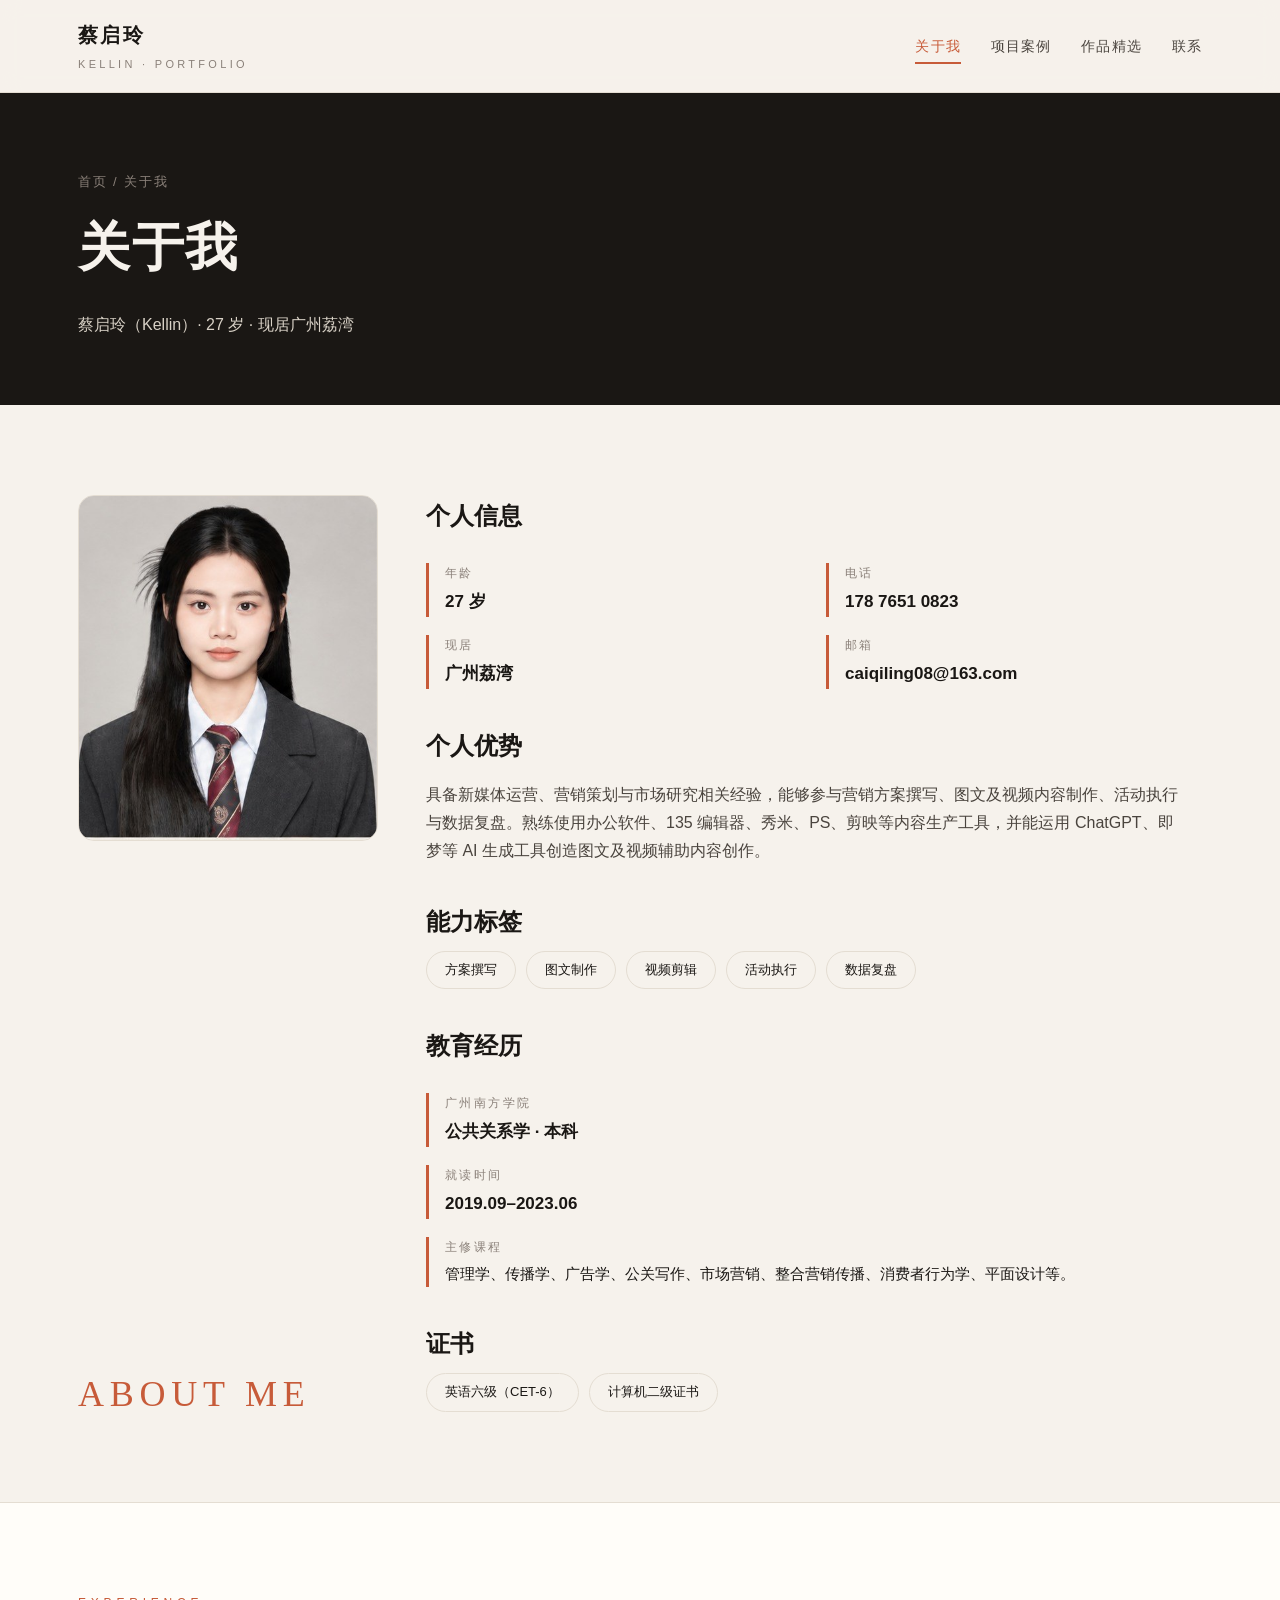
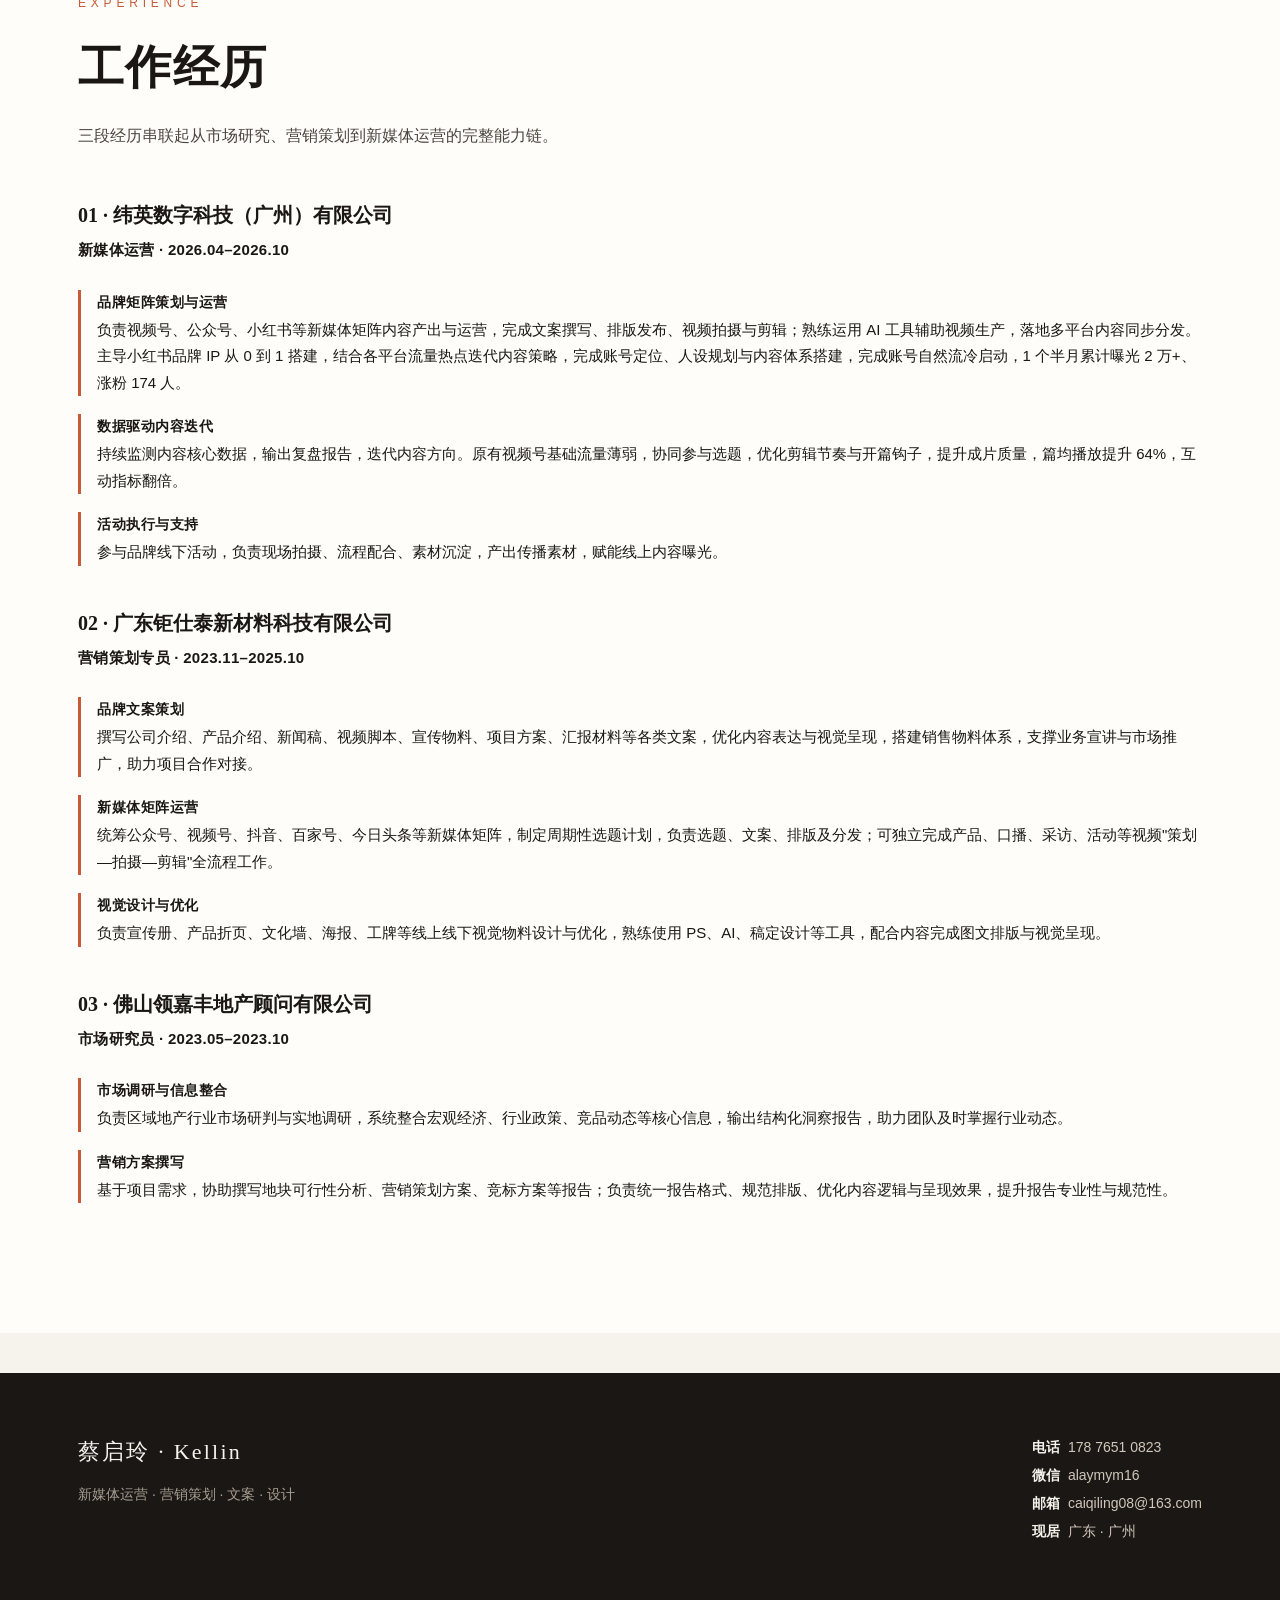
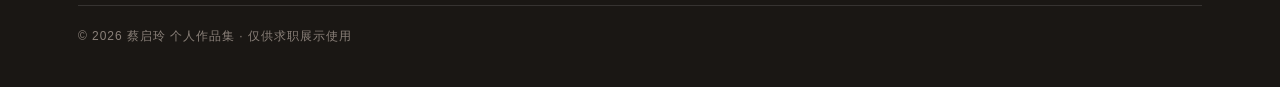
==== commit d552145b: "feat: 工作经历层级重构(公司作主标题/岗位·时间加粗/职责小标题加粗)并补全纬英科技3条职责" ====
--- a/about.html
+++ b/about.html
@@ -69,18 +69,18 @@
     </div>
     <div class="prose" style="max-width:100%">
       <div class="gallery-block">
-        <div class="gb-title">01 · 新媒体运营</div>
-        <div class="gb-meta">纬英数字科技(广州)有限公司 · 2026.04–2026.10</div>
-        <div class="gb-note">品牌矩阵运营 · 小红书 IP 从 0 到 1 · 数据优化</div>
+        <div class="gb-title">01 · 纬英数字科技（广州）有限公司</div>
+        <div class="gb-meta">新媒体运营 · 2026.04–2026.10</div>
         <ul class="meta-list" style="grid-template-columns:1fr">
           <li><div class="k">品牌矩阵策划与运营</div><div class="v" style="font-weight:400;font-size:15px">负责视频号、公众号、小红书等新媒体矩阵内容产出与运营，完成文案撰写、排版发布、视频拍摄与剪辑；熟练运用 AI 工具辅助视频生产，落地多平台内容同步分发。主导小红书品牌 IP 从 0 到 1 搭建，结合各平台流量热点迭代内容策略，完成账号定位、人设规划与内容体系搭建，完成账号自然流冷启动，1 个半月累计曝光 2 万+、涨粉 174 人。</div></li>
+          <li><div class="k">数据驱动内容迭代</div><div class="v" style="font-weight:400;font-size:15px">持续监测内容核心数据，输出复盘报告，迭代内容方向。原有视频号基础流量薄弱，协同参与选题，优化剪辑节奏与开篇钩子，提升成片质量，篇均播放提升 64%，互动指标翻倍。</div></li>
+          <li><div class="k">活动执行与支持</div><div class="v" style="font-weight:400;font-size:15px">参与品牌线下活动，负责现场拍摄、流程配合、素材沉淀，产出传播素材，赋能线上内容曝光。</div></li>
         </ul>
       </div>
 
       <div class="gallery-block">
-        <div class="gb-title">02 · 营销策划专员</div>
-        <div class="gb-meta">广东钜仕泰新材料科技有限公司 · 2023.11–2025.10</div>
-        <div class="gb-note">品牌文案 · 新媒体矩阵 · 视觉设计</div>
+        <div class="gb-title">02 · 广东钜仕泰新材料科技有限公司</div>
+        <div class="gb-meta">营销策划专员 · 2023.11–2025.10</div>
         <ul class="meta-list" style="grid-template-columns:1fr">
           <li><div class="k">品牌文案策划</div><div class="v" style="font-weight:400;font-size:15px">撰写公司介绍、产品介绍、新闻稿、视频脚本、宣传物料、项目方案、汇报材料等各类文案，优化内容表达与视觉呈现，搭建销售物料体系，支撑业务宣讲与市场推广，助力项目合作对接。</div></li>
           <li><div class="k">新媒体矩阵运营</div><div class="v" style="font-weight:400;font-size:15px">统筹公众号、视频号、抖音、百家号、今日头条等新媒体矩阵，制定周期性选题计划，负责选题、文案、排版及分发；可独立完成产品、口播、采访、活动等视频"策划—拍摄—剪辑"全流程工作。</div></li>
@@ -89,9 +89,8 @@
       </div>
 
       <div class="gallery-block">
-        <div class="gb-title">03 · 市场研究员</div>
-        <div class="gb-meta">佛山领嘉丰地产顾问有限公司 · 2023.05–2023.10</div>
-        <div class="gb-note">市场调研 · 营销方案撰写</div>
+        <div class="gb-title">03 · 佛山领嘉丰地产顾问有限公司</div>
+        <div class="gb-meta">市场研究员 · 2023.05–2023.10</div>
         <ul class="meta-list" style="grid-template-columns:1fr">
           <li><div class="k">市场调研与信息整合</div><div class="v" style="font-weight:400;font-size:15px">负责区域地产行业市场研判与实地调研，系统整合宏观经济、行业政策、竞品动态等核心信息，输出结构化洞察报告，助力团队及时掌握行业动态。</div></li>
           <li><div class="k">营销方案撰写</div><div class="v" style="font-weight:400;font-size:15px">基于项目需求，协助撰写地块可行性分析、营销策划方案、竞标方案等报告；负责统一报告格式、规范排版、优化内容逻辑与呈现效果，提升报告专业性与规范性。</div></li>
--- a/assets/css/style.css
+++ b/assets/css/style.css
@@ -116,6 +116,7 @@
 .meta-list{list-style:none;display:grid;grid-template-columns:repeat(2,1fr);gap:18px 40px;margin:26px 0}
 .meta-list li{border-left:3px solid var(--accent);padding-left:16px}
 .meta-list .k{font-size:12px;letter-spacing:.2em;color:var(--muted)}
+#experience .meta-list .k{font-size:14px;font-weight:700;letter-spacing:.04em;color:var(--ink)}
 .meta-list .v{font-size:17px;font-weight:600;margin-top:3px}
 .tags{display:flex;flex-wrap:wrap;gap:10px;align-items:center}
 .tags span{white-space:nowrap}
@@ -150,7 +151,7 @@
 .gallery figcaption{padding:11px 14px;font-size:13px;color:var(--ink-soft);letter-spacing:.04em}
 .gallery-block{margin:40px 0}
 .gallery-block .gb-title{font-family:var(--serif);font-size:20px;font-weight:700;margin-bottom:4px}
-.gallery-block .gb-meta{font-size:14px;font-weight:600;color:var(--ink-soft);margin:2px 0 6px}
+.gallery-block .gb-meta{font-size:15px;font-weight:700;color:var(--ink);margin:2px 0 14px;letter-spacing:.02em}
 .gallery-block .gb-note{font-size:13px;color:var(--muted);margin-bottom:14px}
 
 /* sub-project list — text-cover cards (no image thumbnail) */
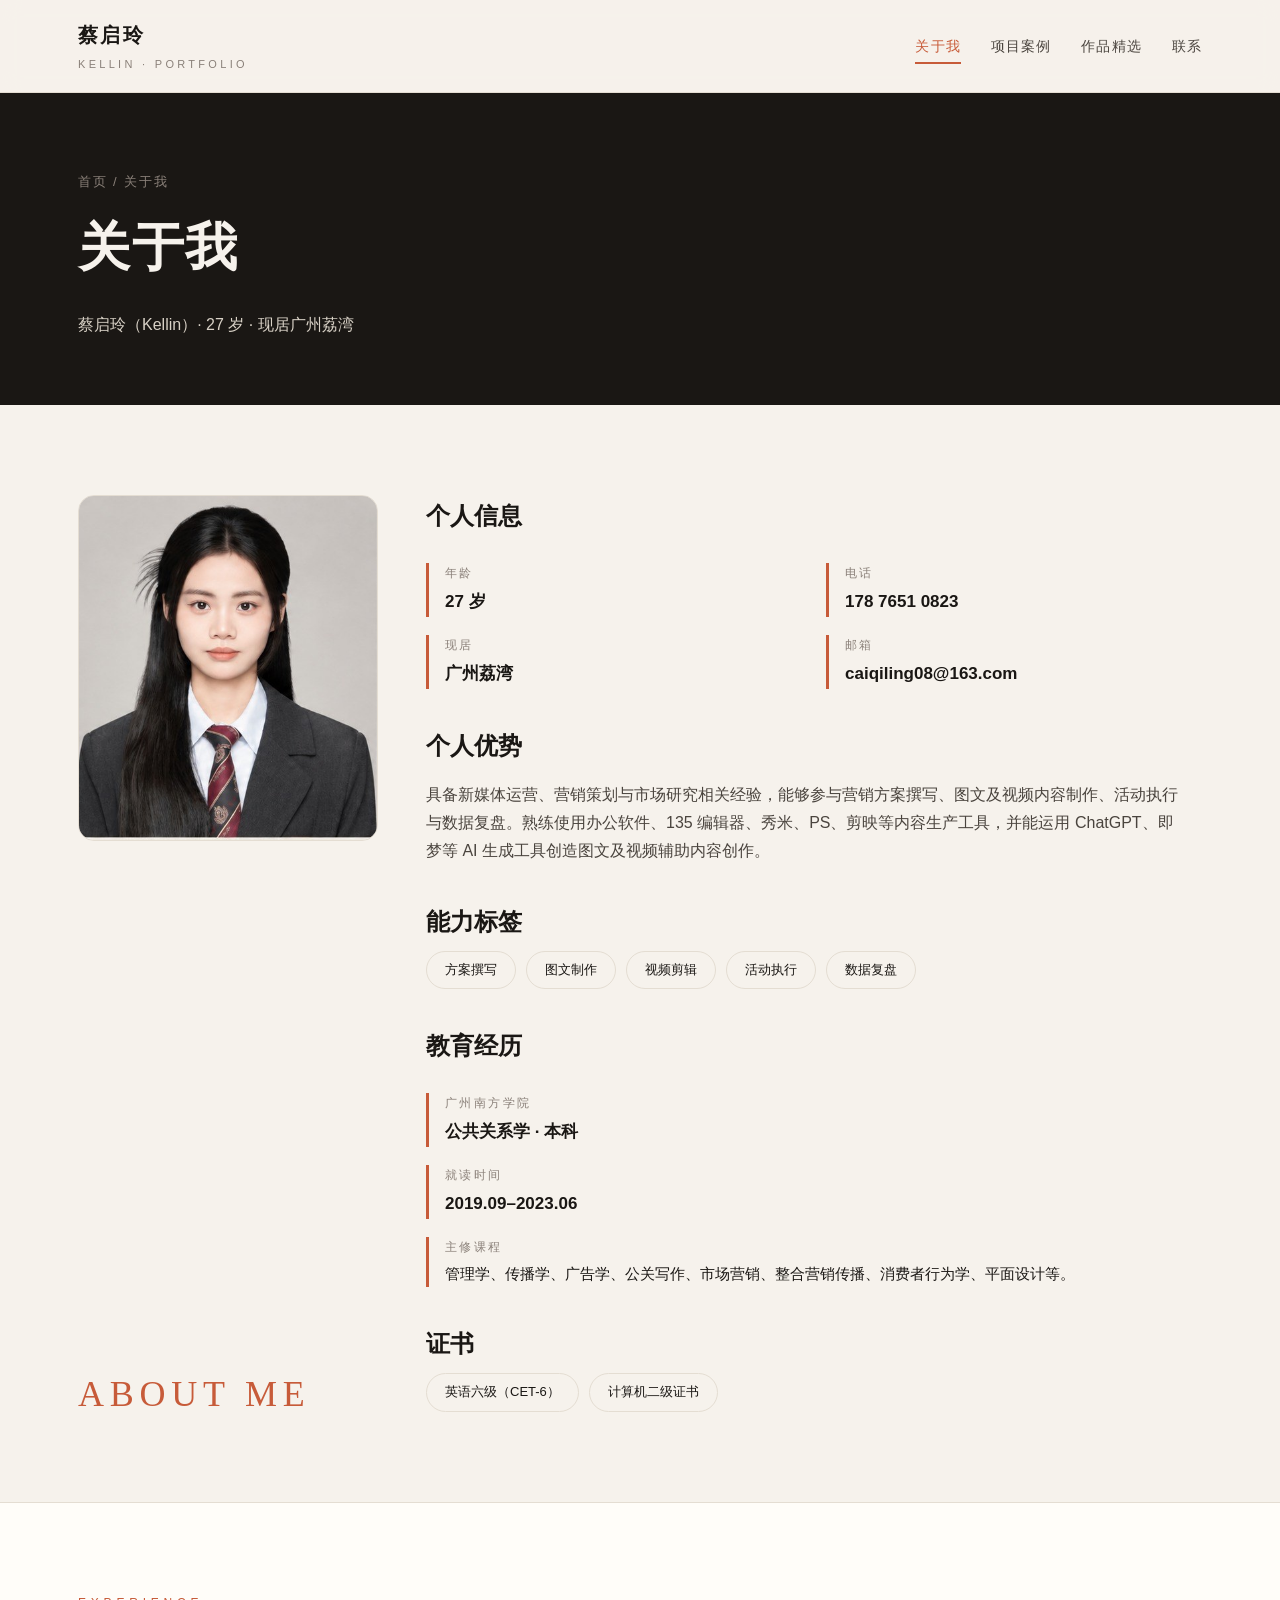
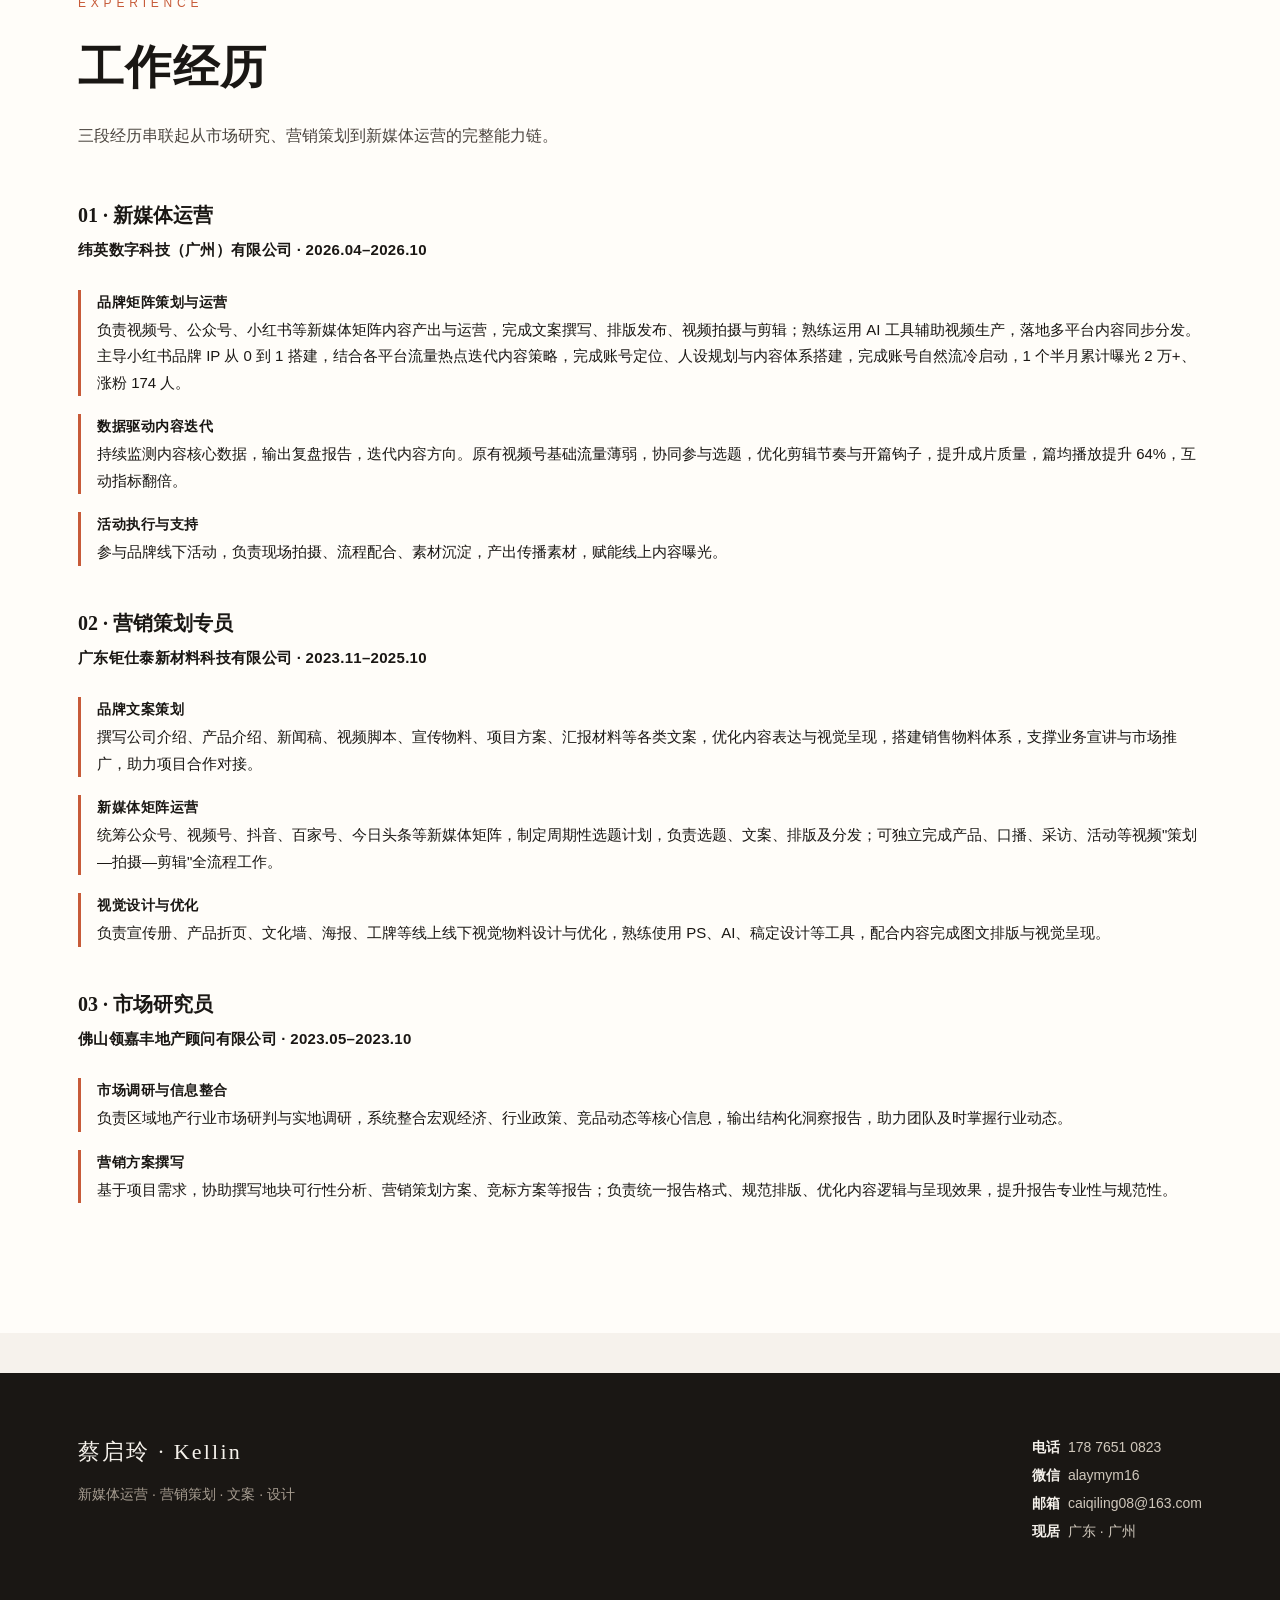
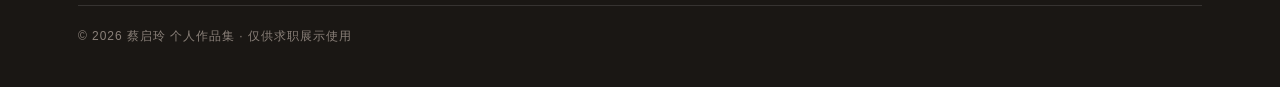
==== commit 5b1e42b1: "feat: 工作经历层级调整为岗位作一级标题、公司·时间作下一级" ====
--- a/about.html
+++ b/about.html
@@ -69,8 +69,8 @@
     </div>
     <div class="prose" style="max-width:100%">
       <div class="gallery-block">
-        <div class="gb-title">01 · 纬英数字科技（广州）有限公司</div>
-        <div class="gb-meta">新媒体运营 · 2026.04–2026.10</div>
+        <div class="gb-title">01 · 新媒体运营</div>
+        <div class="gb-meta">纬英数字科技（广州）有限公司 · 2026.04–2026.10</div>
         <ul class="meta-list" style="grid-template-columns:1fr">
           <li><div class="k">品牌矩阵策划与运营</div><div class="v" style="font-weight:400;font-size:15px">负责视频号、公众号、小红书等新媒体矩阵内容产出与运营，完成文案撰写、排版发布、视频拍摄与剪辑；熟练运用 AI 工具辅助视频生产，落地多平台内容同步分发。主导小红书品牌 IP 从 0 到 1 搭建，结合各平台流量热点迭代内容策略，完成账号定位、人设规划与内容体系搭建，完成账号自然流冷启动，1 个半月累计曝光 2 万+、涨粉 174 人。</div></li>
           <li><div class="k">数据驱动内容迭代</div><div class="v" style="font-weight:400;font-size:15px">持续监测内容核心数据，输出复盘报告，迭代内容方向。原有视频号基础流量薄弱，协同参与选题，优化剪辑节奏与开篇钩子，提升成片质量，篇均播放提升 64%，互动指标翻倍。</div></li>
@@ -79,8 +79,8 @@
       </div>
 
       <div class="gallery-block">
-        <div class="gb-title">02 · 广东钜仕泰新材料科技有限公司</div>
-        <div class="gb-meta">营销策划专员 · 2023.11–2025.10</div>
+        <div class="gb-title">02 · 营销策划专员</div>
+        <div class="gb-meta">广东钜仕泰新材料科技有限公司 · 2023.11–2025.10</div>
         <ul class="meta-list" style="grid-template-columns:1fr">
           <li><div class="k">品牌文案策划</div><div class="v" style="font-weight:400;font-size:15px">撰写公司介绍、产品介绍、新闻稿、视频脚本、宣传物料、项目方案、汇报材料等各类文案，优化内容表达与视觉呈现，搭建销售物料体系，支撑业务宣讲与市场推广，助力项目合作对接。</div></li>
           <li><div class="k">新媒体矩阵运营</div><div class="v" style="font-weight:400;font-size:15px">统筹公众号、视频号、抖音、百家号、今日头条等新媒体矩阵，制定周期性选题计划，负责选题、文案、排版及分发；可独立完成产品、口播、采访、活动等视频"策划—拍摄—剪辑"全流程工作。</div></li>
@@ -89,8 +89,8 @@
       </div>
 
       <div class="gallery-block">
-        <div class="gb-title">03 · 佛山领嘉丰地产顾问有限公司</div>
-        <div class="gb-meta">市场研究员 · 2023.05–2023.10</div>
+        <div class="gb-title">03 · 市场研究员</div>
+        <div class="gb-meta">佛山领嘉丰地产顾问有限公司 · 2023.05–2023.10</div>
         <ul class="meta-list" style="grid-template-columns:1fr">
           <li><div class="k">市场调研与信息整合</div><div class="v" style="font-weight:400;font-size:15px">负责区域地产行业市场研判与实地调研，系统整合宏观经济、行业政策、竞品动态等核心信息，输出结构化洞察报告，助力团队及时掌握行业动态。</div></li>
           <li><div class="k">营销方案撰写</div><div class="v" style="font-weight:400;font-size:15px">基于项目需求，协助撰写地块可行性分析、营销策划方案、竞标方案等报告；负责统一报告格式、规范排版、优化内容逻辑与呈现效果，提升报告专业性与规范性。</div></li>
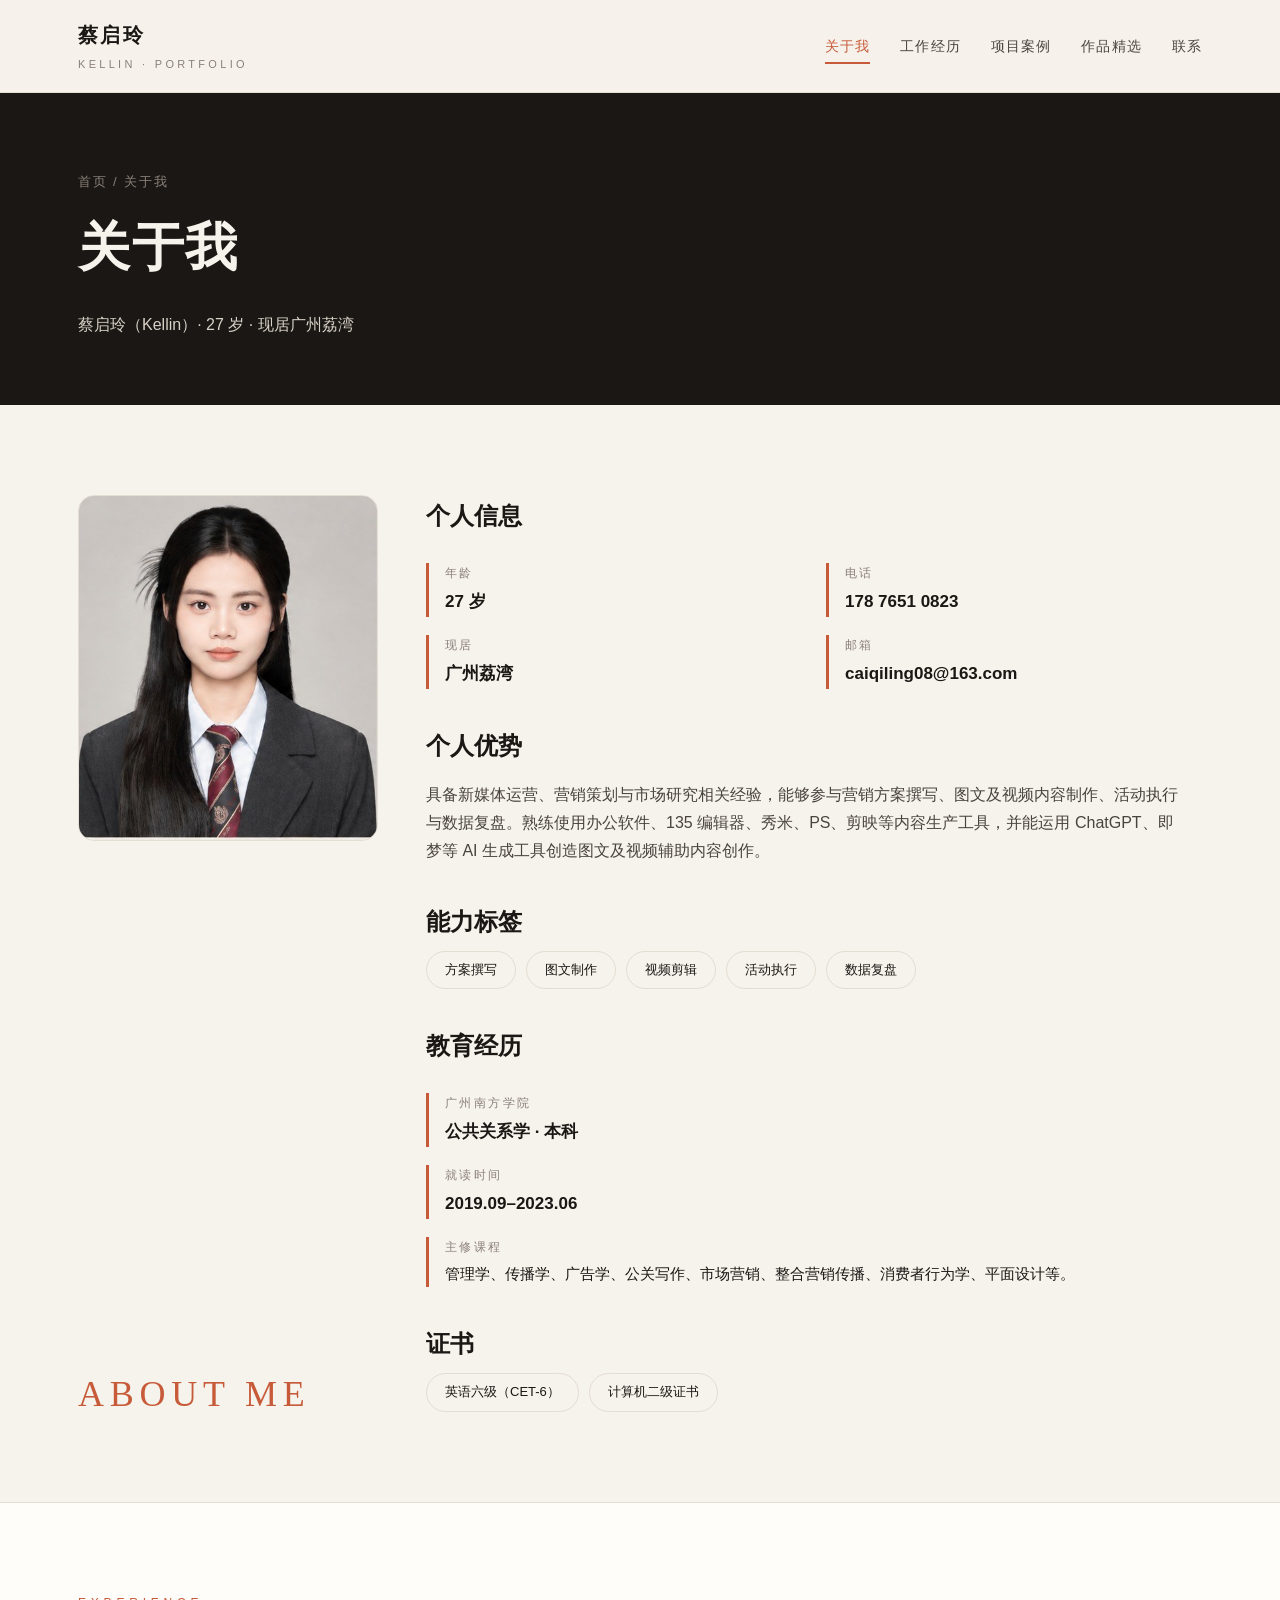
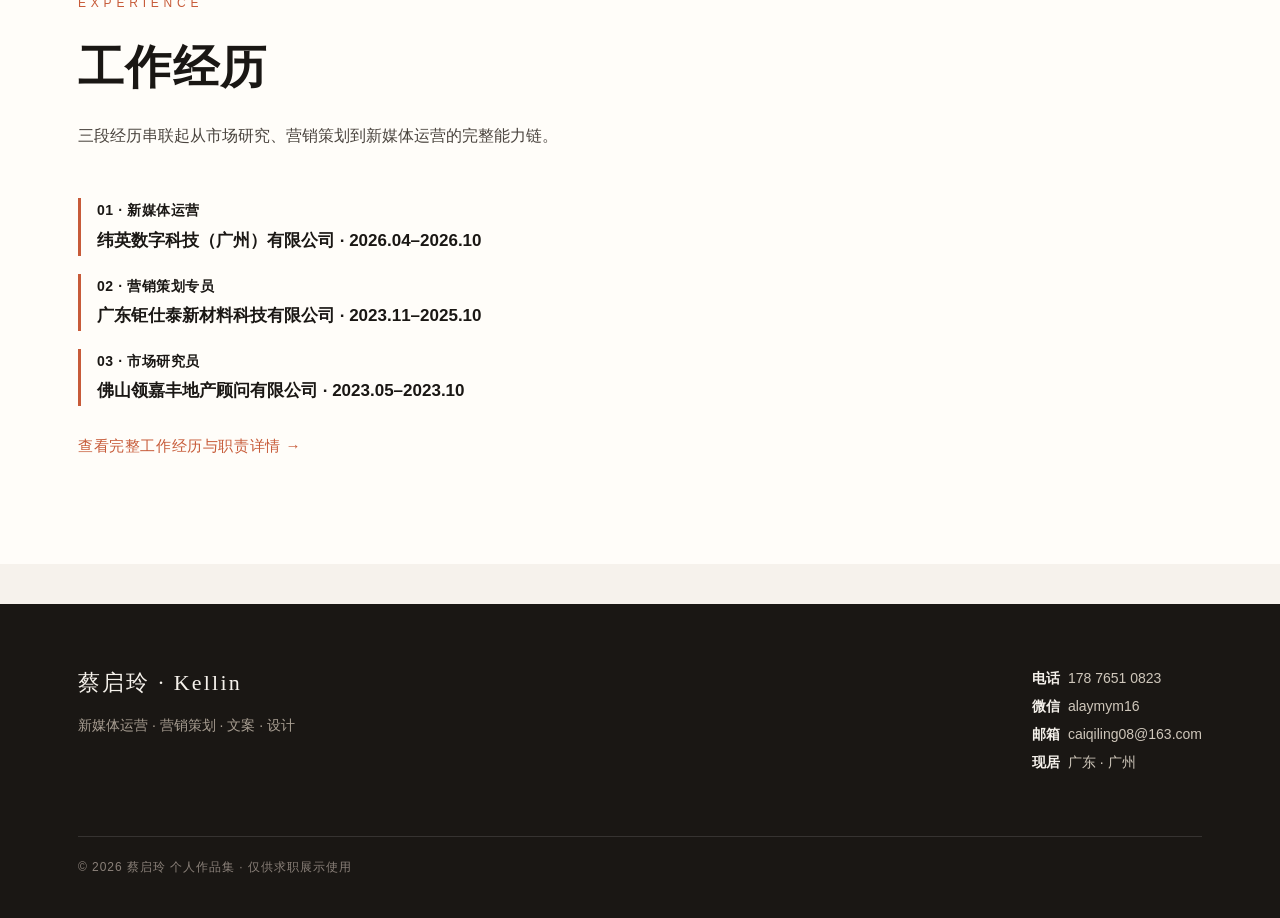
==== commit 5f69af38: "feat: 工作经历独立为 experience.html 并加入导航；关于我改为摘要+入口；修复 page-hero 双重横向内边距" ====
--- a/about.html
+++ b/about.html
@@ -60,7 +60,7 @@
   </div>
 </section>
 
-<section class="section" id="experience" style="background:var(--paper);border-top:1px solid var(--line)">
+<section class="section work-experience" style="background:var(--paper);border-top:1px solid var(--line)">
   <div class="wrap">
     <div class="section-head">
       <div class="eyebrow">EXPERIENCE</div>
@@ -68,34 +68,12 @@
       <p>三段经历串联起从市场研究、营销策划到新媒体运营的完整能力链。</p>
     </div>
     <div class="prose" style="max-width:100%">
-      <div class="gallery-block">
-        <div class="gb-title">01 · 新媒体运营</div>
-        <div class="gb-meta">纬英数字科技（广州）有限公司 · 2026.04–2026.10</div>
-        <ul class="meta-list" style="grid-template-columns:1fr">
-          <li><div class="k">品牌矩阵策划与运营</div><div class="v" style="font-weight:400;font-size:15px">负责视频号、公众号、小红书等新媒体矩阵内容产出与运营，完成文案撰写、排版发布、视频拍摄与剪辑；熟练运用 AI 工具辅助视频生产，落地多平台内容同步分发。主导小红书品牌 IP 从 0 到 1 搭建，结合各平台流量热点迭代内容策略，完成账号定位、人设规划与内容体系搭建，完成账号自然流冷启动，1 个半月累计曝光 2 万+、涨粉 174 人。</div></li>
-          <li><div class="k">数据驱动内容迭代</div><div class="v" style="font-weight:400;font-size:15px">持续监测内容核心数据，输出复盘报告，迭代内容方向。原有视频号基础流量薄弱，协同参与选题，优化剪辑节奏与开篇钩子，提升成片质量，篇均播放提升 64%，互动指标翻倍。</div></li>
-          <li><div class="k">活动执行与支持</div><div class="v" style="font-weight:400;font-size:15px">参与品牌线下活动，负责现场拍摄、流程配合、素材沉淀，产出传播素材，赋能线上内容曝光。</div></li>
-        </ul>
-      </div>
-
-      <div class="gallery-block">
-        <div class="gb-title">02 · 营销策划专员</div>
-        <div class="gb-meta">广东钜仕泰新材料科技有限公司 · 2023.11–2025.10</div>
-        <ul class="meta-list" style="grid-template-columns:1fr">
-          <li><div class="k">品牌文案策划</div><div class="v" style="font-weight:400;font-size:15px">撰写公司介绍、产品介绍、新闻稿、视频脚本、宣传物料、项目方案、汇报材料等各类文案，优化内容表达与视觉呈现，搭建销售物料体系，支撑业务宣讲与市场推广，助力项目合作对接。</div></li>
-          <li><div class="k">新媒体矩阵运营</div><div class="v" style="font-weight:400;font-size:15px">统筹公众号、视频号、抖音、百家号、今日头条等新媒体矩阵，制定周期性选题计划，负责选题、文案、排版及分发；可独立完成产品、口播、采访、活动等视频"策划—拍摄—剪辑"全流程工作。</div></li>
-          <li><div class="k">视觉设计与优化</div><div class="v" style="font-weight:400;font-size:15px">负责宣传册、产品折页、文化墙、海报、工牌等线上线下视觉物料设计与优化，熟练使用 PS、AI、稿定设计等工具，配合内容完成图文排版与视觉呈现。</div></li>
-        </ul>
-      </div>
-
-      <div class="gallery-block">
-        <div class="gb-title">03 · 市场研究员</div>
-        <div class="gb-meta">佛山领嘉丰地产顾问有限公司 · 2023.05–2023.10</div>
-        <ul class="meta-list" style="grid-template-columns:1fr">
-          <li><div class="k">市场调研与信息整合</div><div class="v" style="font-weight:400;font-size:15px">负责区域地产行业市场研判与实地调研，系统整合宏观经济、行业政策、竞品动态等核心信息，输出结构化洞察报告，助力团队及时掌握行业动态。</div></li>
-          <li><div class="k">营销方案撰写</div><div class="v" style="font-weight:400;font-size:15px">基于项目需求，协助撰写地块可行性分析、营销策划方案、竞标方案等报告；负责统一报告格式、规范排版、优化内容逻辑与呈现效果，提升报告专业性与规范性。</div></li>
-        </ul>
-      </div>
+      <ul class="meta-list" style="grid-template-columns:1fr">
+        <li><div class="k">01 · 新媒体运营</div><div class="v">纬英数字科技（广州）有限公司 · 2026.04–2026.10</div></li>
+        <li><div class="k">02 · 营销策划专员</div><div class="v">广东钜仕泰新材料科技有限公司 · 2023.11–2025.10</div></li>
+        <li><div class="k">03 · 市场研究员</div><div class="v">佛山领嘉丰地产顾问有限公司 · 2023.05–2023.10</div></li>
+      </ul>
+      <p style="margin-top:18px"><a href="experience.html" style="color:var(--accent);font-size:15px;letter-spacing:.04em">查看完整工作经历与职责详情 →</a></p>
     </div>
   </div>
 </section>
--- a/assets/css/style.css
+++ b/assets/css/style.css
@@ -100,7 +100,7 @@
 .entry .entry-media .cap{position:absolute;left:0;right:0;bottom:0;padding:26px 16px 11px;background:linear-gradient(180deg,transparent,rgba(20,18,16,.7));color:#fff;font-size:12px;letter-spacing:.06em}
 
 /* ===== Generic detail page ===== */
-.page-hero{background:var(--ink);color:var(--cream);padding:78px 28px 66px}
+.page-hero{background:var(--ink);color:var(--cream);padding:78px 0 66px}
 .page-hero .wrap{display:flex;flex-direction:column;gap:8px}
 .crumb{font-size:13px;letter-spacing:.14em;color:var(--muted)}
 .crumb a:hover{color:var(--accent)}
@@ -116,7 +116,7 @@
 .meta-list{list-style:none;display:grid;grid-template-columns:repeat(2,1fr);gap:18px 40px;margin:26px 0}
 .meta-list li{border-left:3px solid var(--accent);padding-left:16px}
 .meta-list .k{font-size:12px;letter-spacing:.2em;color:var(--muted)}
-#experience .meta-list .k{font-size:14px;font-weight:700;letter-spacing:.04em;color:var(--ink)}
+.work-experience .meta-list .k{font-size:14px;font-weight:700;letter-spacing:.04em;color:var(--ink)}
 .meta-list .v{font-size:17px;font-weight:600;margin-top:3px}
 .tags{display:flex;flex-wrap:wrap;gap:10px;align-items:center}
 .tags span{white-space:nowrap}
@@ -241,7 +241,7 @@
     background:var(--cream);border-bottom:1px solid var(--line);
     max-height:0;overflow:hidden;transition:max-height .3s ease;
   }
-  .menu.open{max-height:340px}
+  .menu.open{max-height:460px}
   .menu a{width:100%;padding:15px 28px;border-bottom:1px solid var(--line)}
   .burger{display:flex}
   .entry-grid{grid-template-columns:1fr}
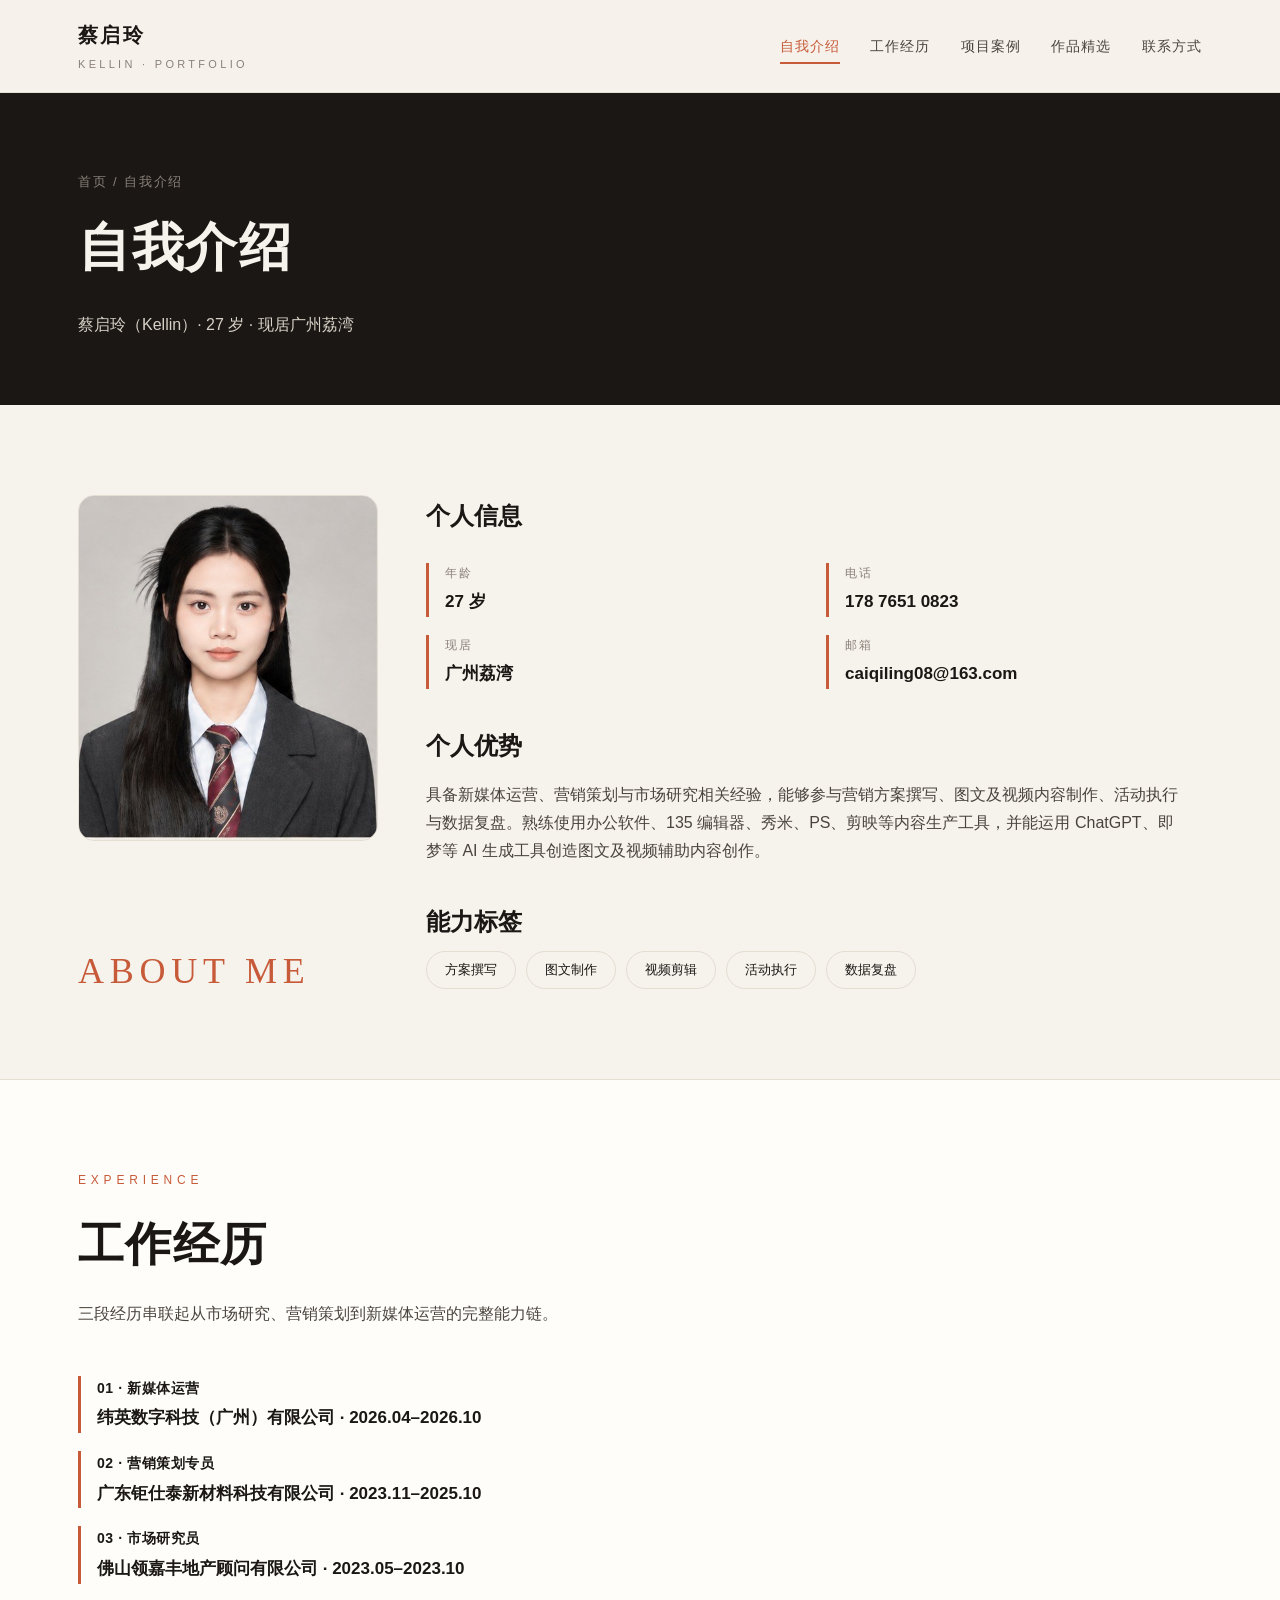
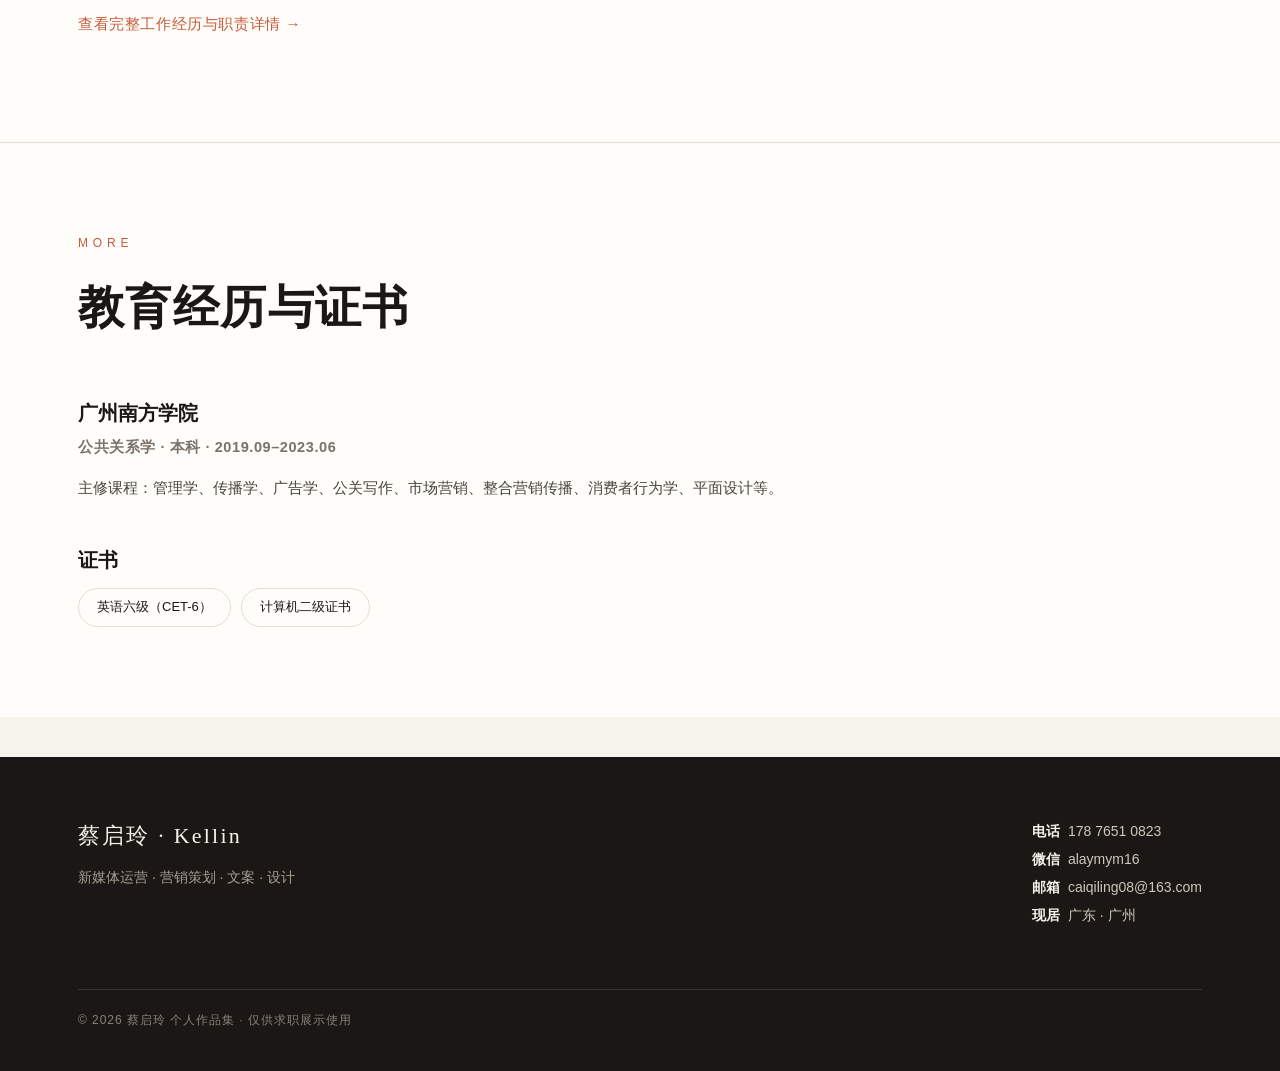
==== commit a712717d: "feat: 教育经历与证书移入自我介绍页；导航「关于我」改为「自我介绍」、「联系」改为「联系方式」；首页入口卡同步" ====
--- a/about.html
+++ b/about.html
@@ -3,7 +3,7 @@
 <head>
 <meta charset="UTF-8">
 <meta name="viewport" content="width=device-width,initial-scale=1">
-<title>关于我 · 蔡启玲</title>
+<title>自我介绍 · 蔡启玲</title>
 <link rel="stylesheet" href="assets/css/style.css">
 </head>
 <body>
@@ -11,8 +11,8 @@
 
 <section class="page-hero">
   <div class="wrap">
-    <div class="crumb"><a href="index.html">首页</a> / 关于我</div>
-    <h1>关于我</h1>
+    <div class="crumb"><a href="index.html">首页</a> / 自我介绍</div>
+    <h1>自我介绍</h1>
     <p class="sub">蔡启玲（Kellin）· 27 岁 · 现居广州荔湾</p>
   </div>
 </section>
@@ -42,19 +42,6 @@
           <span style="border:1px solid var(--line);border-radius:999px;padding:7px 18px;font-size:13px">活动执行</span>
           <span style="border:1px solid var(--line);border-radius:999px;padding:7px 18px;font-size:13px">数据复盘</span>
         </div>
-
-        <h3>教育经历</h3>
-        <ul class="meta-list" style="grid-template-columns:1fr">
-          <li><div class="k">广州南方学院</div><div class="v">公共关系学 · 本科</div></li>
-          <li><div class="k">就读时间</div><div class="v">2019.09–2023.06</div></li>
-          <li><div class="k">主修课程</div><div class="v" style="font-weight:400;font-size:15px">管理学、传播学、广告学、公关写作、市场营销、整合营销传播、消费者行为学、平面设计等。</div></li>
-        </ul>
-
-        <h3>证书</h3>
-        <div class="tags" style="margin-top:8px">
-          <span style="border:1px solid var(--line);border-radius:999px;padding:7px 18px;font-size:13px">英语六级（CET-6）</span>
-          <span style="border:1px solid var(--line);border-radius:999px;padding:7px 18px;font-size:13px">计算机二级证书</span>
-        </div>
       </div>
     </div>
   </div>
@@ -78,6 +65,29 @@
   </div>
 </section>
 
+<section class="section" style="background:var(--paper);border-top:1px solid var(--line)">
+  <div class="wrap">
+    <div class="section-head">
+      <div class="eyebrow">MORE</div>
+      <h2>教育经历与证书</h2>
+    </div>
+    <div class="prose" style="max-width:100%">
+      <div class="gallery-block">
+        <div class="gb-title">广州南方学院</div>
+        <div class="gb-meta exp-meta">公共关系学 · 本科 · 2019.09–2023.06</div>
+        <p style="font-size:15px;line-height:1.9;color:var(--ink-soft);margin:0">主修课程：管理学、传播学、广告学、公关写作、市场营销、整合营销传播、消费者行为学、平面设计等。</p>
+      </div>
+      <div class="gallery-block" style="margin-bottom:0">
+        <div class="gb-title">证书</div>
+        <div class="tags" style="margin-top:10px">
+          <span style="border:1px solid var(--line);border-radius:999px;padding:7px 18px;font-size:13px">英语六级（CET-6）</span>
+          <span style="border:1px solid var(--line);border-radius:999px;padding:7px 18px;font-size:13px">计算机二级证书</span>
+        </div>
+      </div>
+    </div>
+  </div>
+</section>
+
 <div id="foot-root"></div>
 <script src="assets/js/partials.js"></script>
 </body>
--- a/assets/css/style.css
+++ b/assets/css/style.css
@@ -117,6 +117,7 @@
 .meta-list li{border-left:3px solid var(--accent);padding-left:16px}
 .meta-list .k{font-size:12px;letter-spacing:.2em;color:var(--muted)}
 .work-experience .meta-list .k{font-size:14px;font-weight:700;letter-spacing:.04em;color:var(--ink)}
+.gb-meta.exp-meta, .gallery-block .gb-meta.exp-meta{color:#7a716a;font-weight:600;font-size:14.5px;letter-spacing:.04em}
 .meta-list .v{font-size:17px;font-weight:600;margin-top:3px}
 .tags{display:flex;flex-wrap:wrap;gap:10px;align-items:center}
 .tags span{white-space:nowrap}
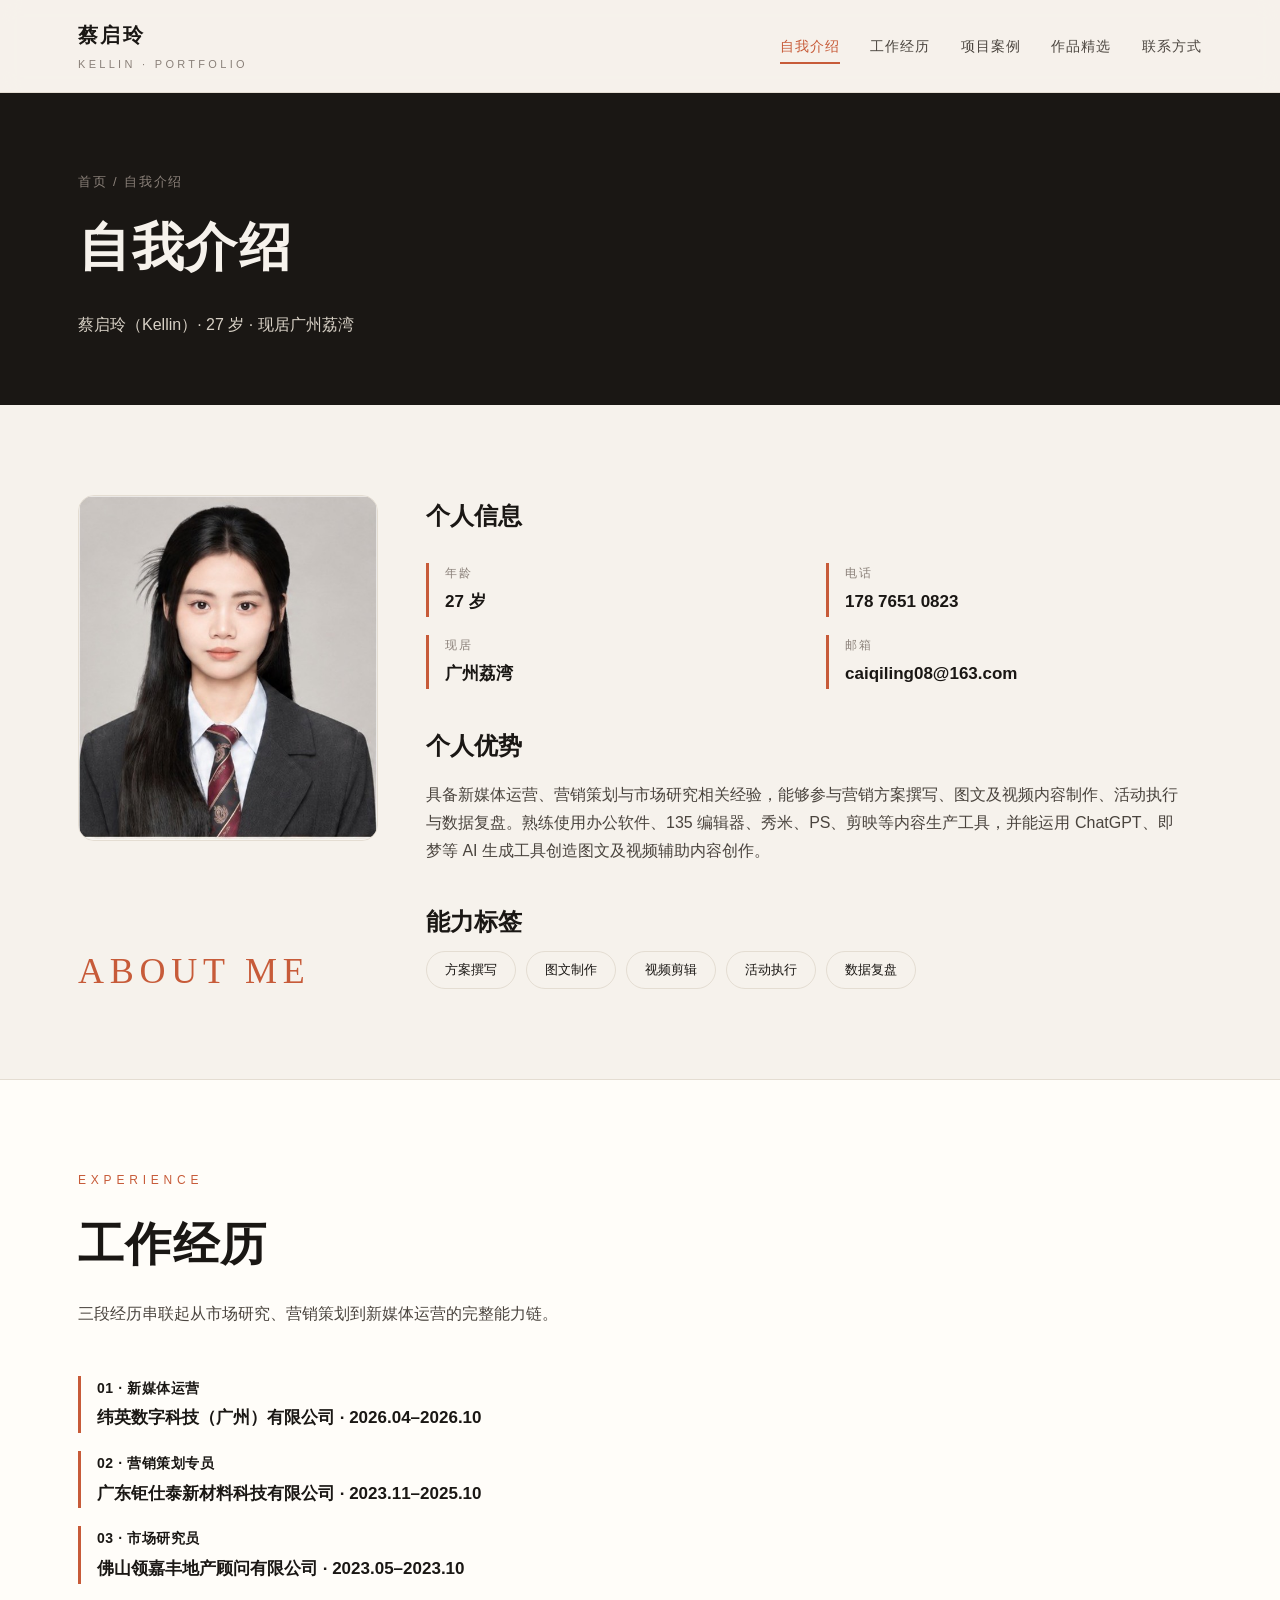
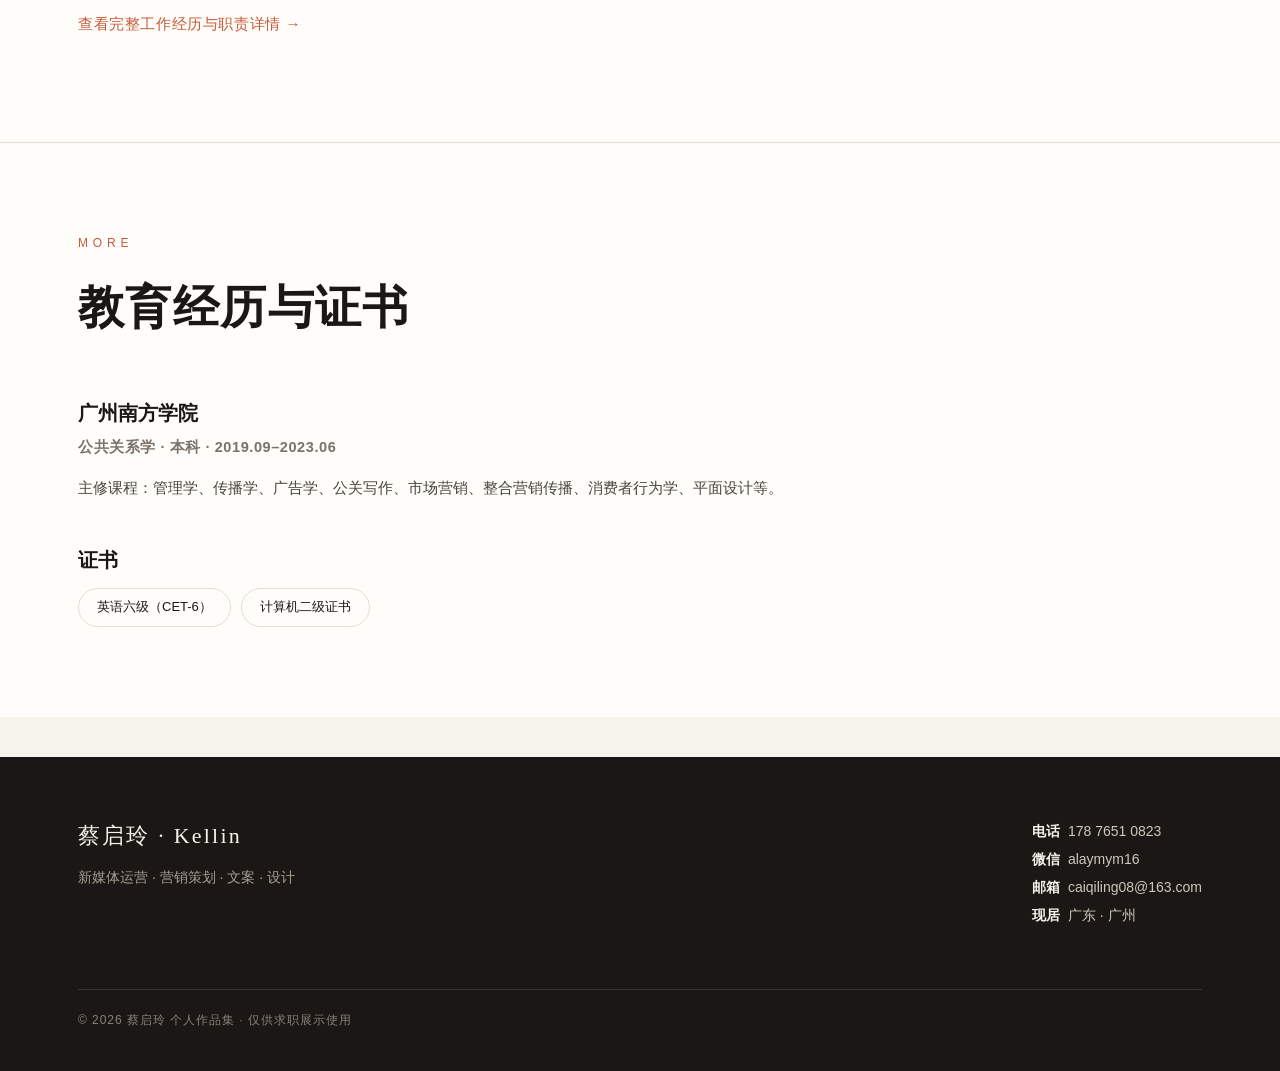
==== commit d6b3243d: "chore: 部署作品集站点 - 自我介绍页更换为棕色证件照（原图直用） - 首页「作品精选」文案改为「5大类作品」 - 视频号手机模型内屏改为圆角、白底不溢出边框 - 视频主页区块：两张竖图等高，底" ====
--- a/about.html
+++ b/about.html
@@ -21,7 +21,7 @@
   <div class="wrap">
     <div class="about-grid">
       <div class="about-media">
-        <img src="assets/img/slide2_img1.jpg" alt="蔡启玲" style="border-radius:16px;border:1px solid var(--line)">
+        <img src="assets/img/profile-portrait.jpg" alt="蔡启玲" style="border-radius:16px;border:1px solid var(--line)">
         <div class="about-me">ABOUT ME</div>
       </div>
       <div class="prose">
--- a/assets/css/style.css
+++ b/assets/css/style.css
@@ -146,6 +146,12 @@
 }
 .gallery.two{grid-template-columns:repeat(2,1fr)}
 .gallery.three{grid-template-columns:repeat(3,1fr)}
+.gallery.single{grid-template-columns:1fr;max-width:920px;margin-left:auto;margin-right:auto}
+/* 两张竖图等高：同一画框比例 + contain，不裁切、不拉伸 */
+.gallery.equal-h img{aspect-ratio:462/682;object-fit:contain;height:auto;background:var(--paper)}
+/* 宽幅封面/横幅图：整行满宽，一行一张，保证可读；同框比等高 */
+.gallery.wide{grid-template-columns:1fr}
+.gallery.wide img{aspect-ratio:1533/679;object-fit:cover}
 .gallery figure{margin:0;background:var(--paper);border:1px solid var(--line);border-radius:12px;overflow:hidden;transition:.3s;display:flex;flex-direction:column}
 .gallery figure:hover{transform:translateY(-3px);box-shadow:0 14px 30px -20px rgba(26,23,20,.4)}
 .gallery img{width:100%;height:auto;display:block;cursor:zoom-in}
@@ -154,6 +160,29 @@
 .gallery-block .gb-title{font-family:var(--serif);font-size:20px;font-weight:700;margin-bottom:4px}
 .gallery-block .gb-meta{font-size:15px;font-weight:700;color:var(--ink);margin:2px 0 14px;letter-spacing:.02em}
 .gallery-block .gb-note{font-size:13px;color:var(--muted);margin-bottom:14px}
+
+/* ===== 公众号推文：手机模型内可上下滑动 ===== */
+.phone-group{display:grid;grid-template-columns:repeat(3,1fr);gap:28px;margin:26px 0 6px;align-items:start}
+.phone-item{margin:0;display:flex;flex-direction:column;align-items:center}
+.phone{position:relative;width:100%;max-width:340px;aspect-ratio:720/1420;
+  filter:drop-shadow(0 22px 32px rgba(26,23,20,.16))}
+.phone-screen{position:absolute;left:5.417%;top:7.535%;width:89.167%;height:90.07%;
+  background:#fff;overflow-y:auto;overflow-x:hidden;
+  -webkit-overflow-scrolling:touch;overscroll-behavior:contain;
+  border-radius:0 0 14.02% 14.02% / 0 0 7.04% 7.04%;
+  scrollbar-width:none;-ms-overflow-style:none}
+.phone-screen::-webkit-scrollbar{display:none}
+.phone-screen img{display:block;width:100%;height:auto}
+.phone-frame{position:absolute;inset:0;width:100%;height:100%;pointer-events:none;user-select:none}
+.phone-bar{position:absolute;left:34.5%;bottom:3.5%;width:31%;height:4px;border-radius:99px;background:rgba(24,20,18,.8);pointer-events:none}
+.phone-item figcaption{margin-top:16px;font-size:13px;color:var(--ink-soft);letter-spacing:.04em;text-align:center;line-height:1.7}
+.phone-item figcaption a{color:var(--accent);border-bottom:1px solid rgba(26,23,20,.18)}
+.phone-item figcaption a:hover{border-bottom-color:var(--accent)}
+@media (max-width:1080px){.phone-group{grid-template-columns:repeat(2,1fr)}}
+@media (max-width:760px){
+  .phone-group{grid-template-columns:1fr;gap:34px}
+  .phone-item .phone{max-width:300px}
+}
 
 /* sub-project list — text-cover cards (no image thumbnail) */
 .sublist{display:grid;grid-template-columns:repeat(2,1fr);gap:20px;margin:30px 0;align-items:stretch;counter-reset:card}
